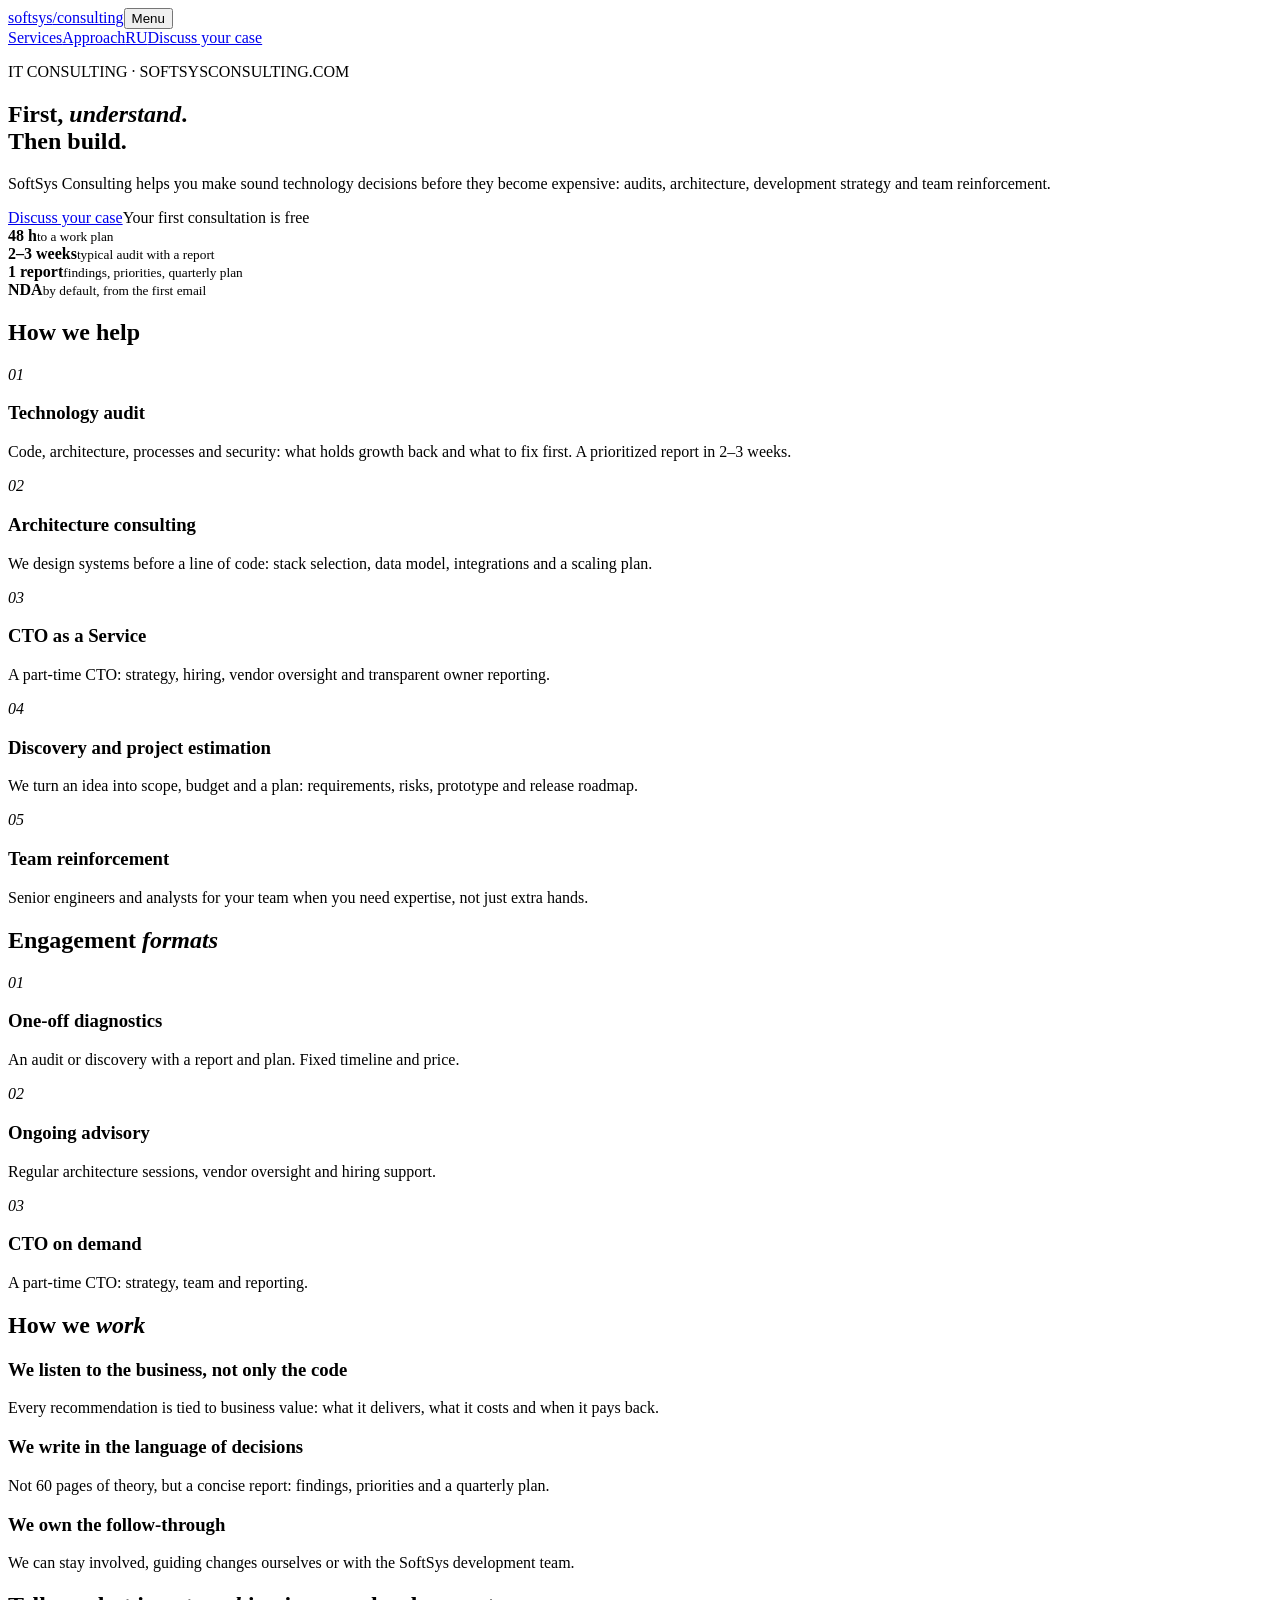
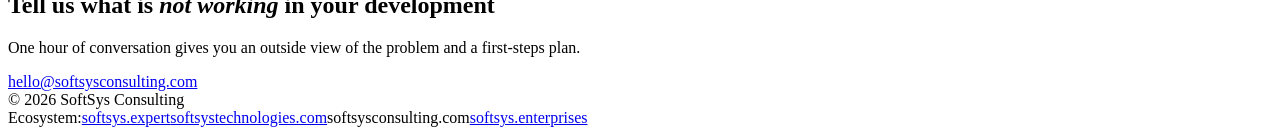
==== en/index.html @ 307e2cb9 "Publish prerendered website" ====
<!doctype html>
<html lang="en">
<head>
<meta charset="UTF-8">
<meta name="viewport" content="width=device-width,initial-scale=1">
<link rel="icon" type="image/svg+xml" href="/softsys-consulting-site/favicon.svg">
<!--seo:start-->
<title>IT consulting, audits &amp; architecture — SoftSys Consulting</title>
<meta name="description" content="Technology audits, architecture consulting, CTO as a Service and project discovery. Make informed technology decisions and plan your next steps.">
<meta name="robots" content="index,follow,max-image-preview:large">
<link rel="canonical" href="https://softsysconsulting.com/en/">
<link rel="alternate" hreflang="ru" href="https://softsysconsulting.com/">
<link rel="alternate" hreflang="en" href="https://softsysconsulting.com/en/">
<link rel="alternate" hreflang="x-default" href="https://softsysconsulting.com/">
<meta name="theme-color" content="#FCFBF8">
<meta property="og:type" content="website">
<meta property="og:site_name" content="SoftSys Consulting">
<meta property="og:title" content="IT consulting, audits &amp; architecture — SoftSys Consulting">
<meta property="og:description" content="Technology audits, architecture consulting, CTO as a Service and project discovery. Make informed technology decisions and plan your next steps.">
<meta property="og:url" content="https://softsysconsulting.com/en/">
<meta property="og:locale" content="en_US">
<meta property="og:image" content="https://softsysconsulting.com/og-image.png">
<meta property="og:image:width" content="1200">
<meta property="og:image:height" content="630">
<meta property="og:image:alt" content="SoftSys Consulting">
<meta name="twitter:card" content="summary_large_image">
<meta name="twitter:title" content="IT consulting, audits &amp; architecture — SoftSys Consulting">
<meta name="twitter:description" content="Technology audits, architecture consulting, CTO as a Service and project discovery. Make informed technology decisions and plan your next steps.">
<meta name="twitter:image" content="https://softsysconsulting.com/og-image.png">
<script type="application/ld+json">{"@context":"https://schema.org","@graph":[{"@type":"Organization","@id":"https://softsysconsulting.com/#organization","name":"SoftSys Consulting","url":"https://softsysconsulting.com/","email":"hello@softsysconsulting.com"},{"@type":"WebSite","@id":"https://softsysconsulting.com/#website","name":"SoftSys Consulting","url":"https://softsysconsulting.com/","inLanguage":["ru","en"],"publisher":{"@id":"https://softsysconsulting.com/#organization"}},{"@type":"WebPage","@id":"https://softsysconsulting.com/en/","url":"https://softsysconsulting.com/en/","name":"IT consulting, audits & architecture — SoftSys Consulting","description":"Technology audits, architecture consulting, CTO as a Service and project discovery. Make informed technology decisions and plan your next steps.","inLanguage":"en","isPartOf":{"@id":"https://softsysconsulting.com/#website"},"about":{"@id":"https://softsysconsulting.com/#organization"}}]}</script><!--seo:end-->
  <script type="module" crossorigin src="/softsys-consulting-site/assets/index-Boy4Q77q.js"></script>
  <link rel="stylesheet" crossorigin href="/softsys-consulting-site/assets/index-CzoO1XtQ.css">
</head>
<body>
<div id="app"><!--[--><header class="site-header"><nav class="nav shell" aria-label="Main navigation"><a class="brand" href="#top">softsys<span>/consulting</span></a><button class="menu-toggle" type="button" aria-expanded="false" aria-controls="primary-menu"><span class="sr-only">Menu</span><span></span><span></span></button><div id="primary-menu" class="nav-links"><a href="#services">Services</a><a href="#approach">Approach</a><a class="lang-link" href="../" hreflang="ru">RU</a><a class="nav-cta" href="#contact">Discuss your case</a></div></nav></header><main id="top"><section class="hero shell"><p class="eyebrow">IT CONSULTING · SOFTSYSCONSULTING.COM</p><h1>First, <em>understand</em>.<br>Then build.</h1><p class="lead">SoftSys Consulting helps you make sound technology decisions before they become expensive: audits, architecture, development strategy and team reinforcement.</p><div class="hero-actions"><a class="button dark" href="#contact">Discuss your case</a><span>Your first consultation is free</span></div><div class="stats"><div><b>48 h</b><small>to a work plan</small></div><div><b>2–3 weeks</b><small>typical audit with a report</small></div><div><b>1 report</b><small>findings, priorities, quarterly plan</small></div><div><b>NDA</b><small>by default, from the first email</small></div></div></section><section id="services" class="shell section"><h2>How we help</h2><div class="service-list"><!--[--><article class="service"><em>01</em><h3>Technology audit</h3><p>Code, architecture, processes and security: what holds growth back and what to fix first. A prioritized report in 2–3 weeks.</p></article><article class="service"><em>02</em><h3>Architecture consulting</h3><p>We design systems before a line of code: stack selection, data model, integrations and a scaling plan.</p></article><article class="service"><em>03</em><h3>CTO as a Service</h3><p>A part-time CTO: strategy, hiring, vendor oversight and transparent owner reporting.</p></article><article class="service"><em>04</em><h3>Discovery and project estimation</h3><p>We turn an idea into scope, budget and a plan: requirements, risks, prototype and release roadmap.</p></article><article class="service"><em>05</em><h3>Team reinforcement</h3><p>Senior engineers and analysts for your team when you need expertise, not just extra hands.</p></article><!--]--></div></section><section class="shell section"><h2>Engagement <em>formats</em></h2><div class="format-grid"><!--[--><article><em>01</em><h3>One-off diagnostics</h3><p>An audit or discovery with a report and plan. Fixed timeline and price.</p></article><article><em>02</em><h3>Ongoing advisory</h3><p>Regular architecture sessions, vendor oversight and hiring support.</p></article><article><em>03</em><h3>CTO on demand</h3><p>A part-time CTO: strategy, team and reporting.</p></article><!--]--></div></section><section id="approach" class="shell section approach"><h2>How we <em>work</em></h2><div><!--[--><article class="approach-item"><h3>We listen to the business, not only the code</h3><p>Every recommendation is tied to business value: what it delivers, what it costs and when it pays back.</p></article><article class="approach-item"><h3>We write in the language of decisions</h3><p>Not 60 pages of theory, but a concise report: findings, priorities and a quarterly plan.</p></article><article class="approach-item"><h3>We own the follow-through</h3><p>We can stay involved, guiding changes ourselves or with the SoftSys development team.</p></article><!--]--></div></section><section id="contact" class="shell contact"><div class="contact-box"><h2>Tell us what is <em>not working</em> in your development</h2><p>One hour of conversation gives you an outside view of the problem and a first-steps plan.</p><a class="button mail" href="mailto:hello@softsysconsulting.com">hello@softsysconsulting.com</a></div><footer><span>© 2026 SoftSys Consulting</span><div><span>Ecosystem:</span><a href="https://softsys.expert">softsys.expert</a><a href="https://softsystechnologies.com">softsystechnologies.com</a><span class="current">softsysconsulting.com</span><a href="https://softsys.enterprises">softsys.enterprises</a></div></footer></section></main><!--]--></div>
</body>
</html>
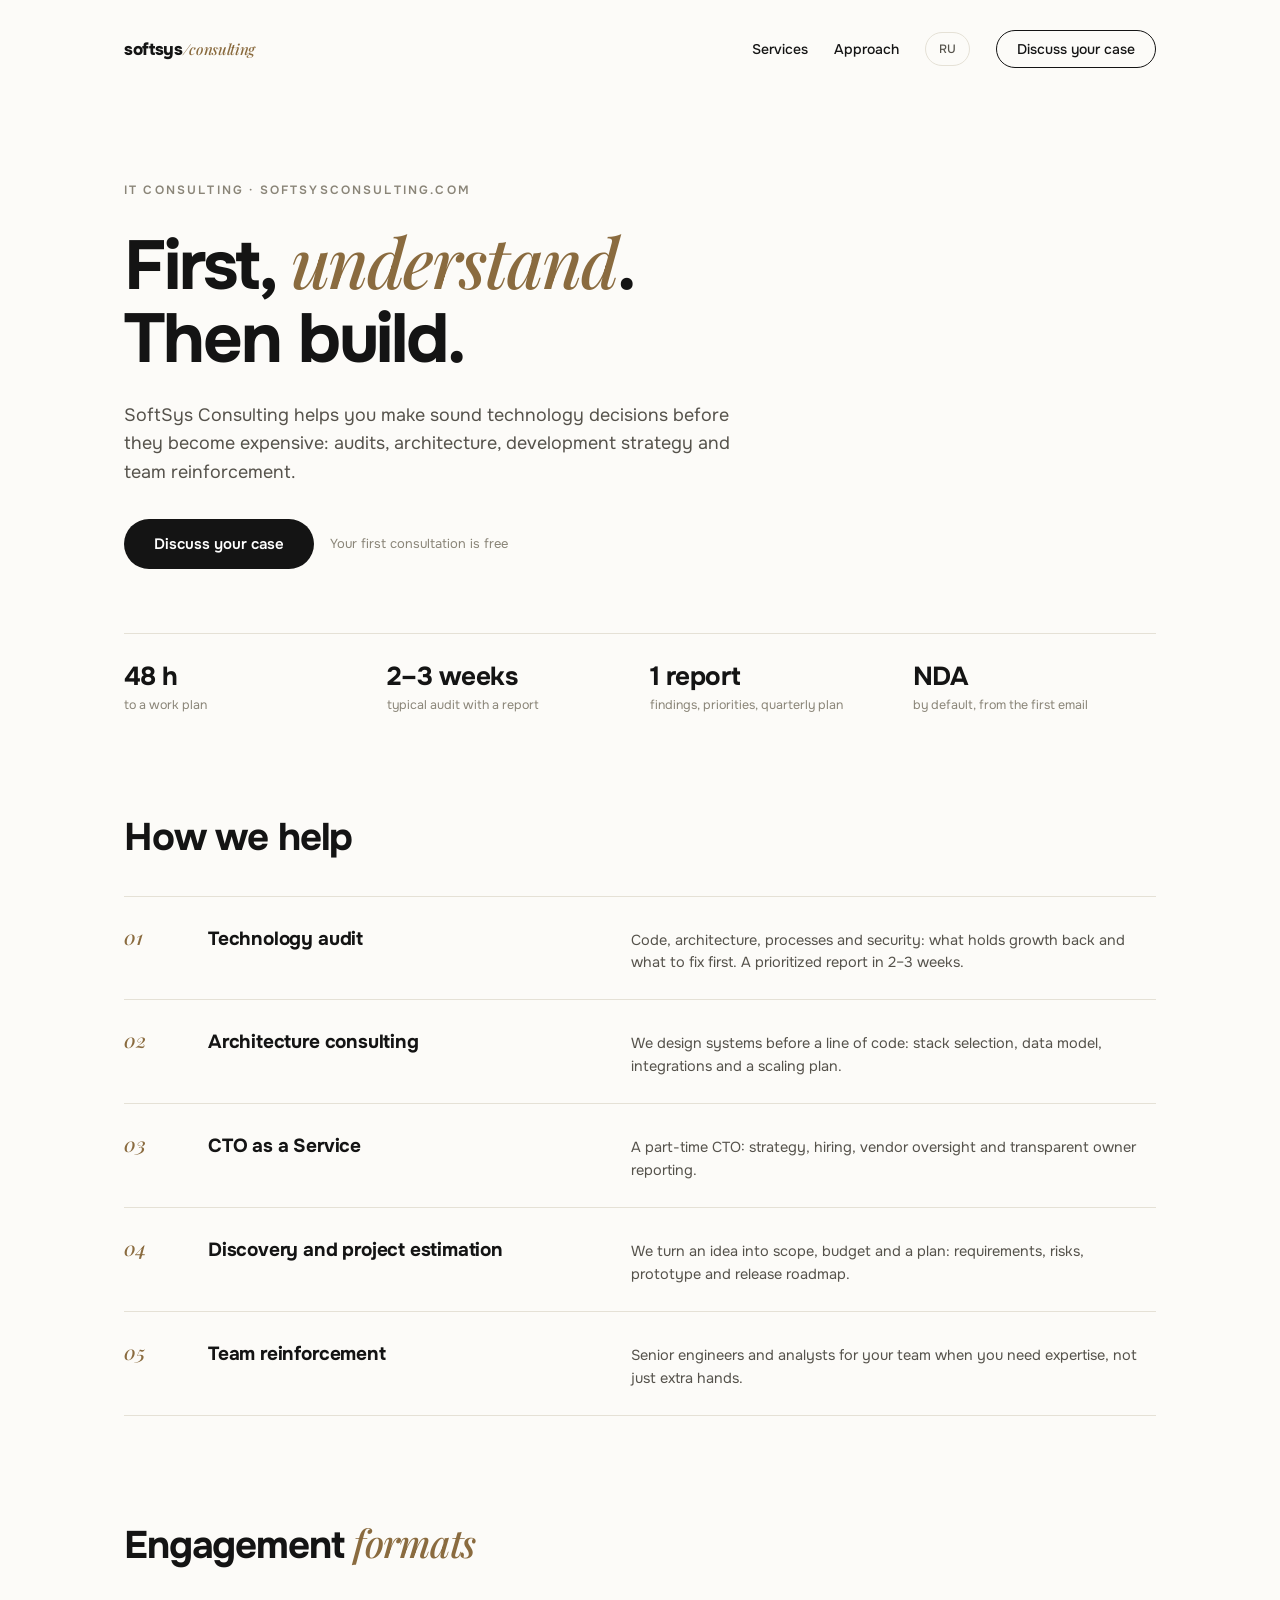
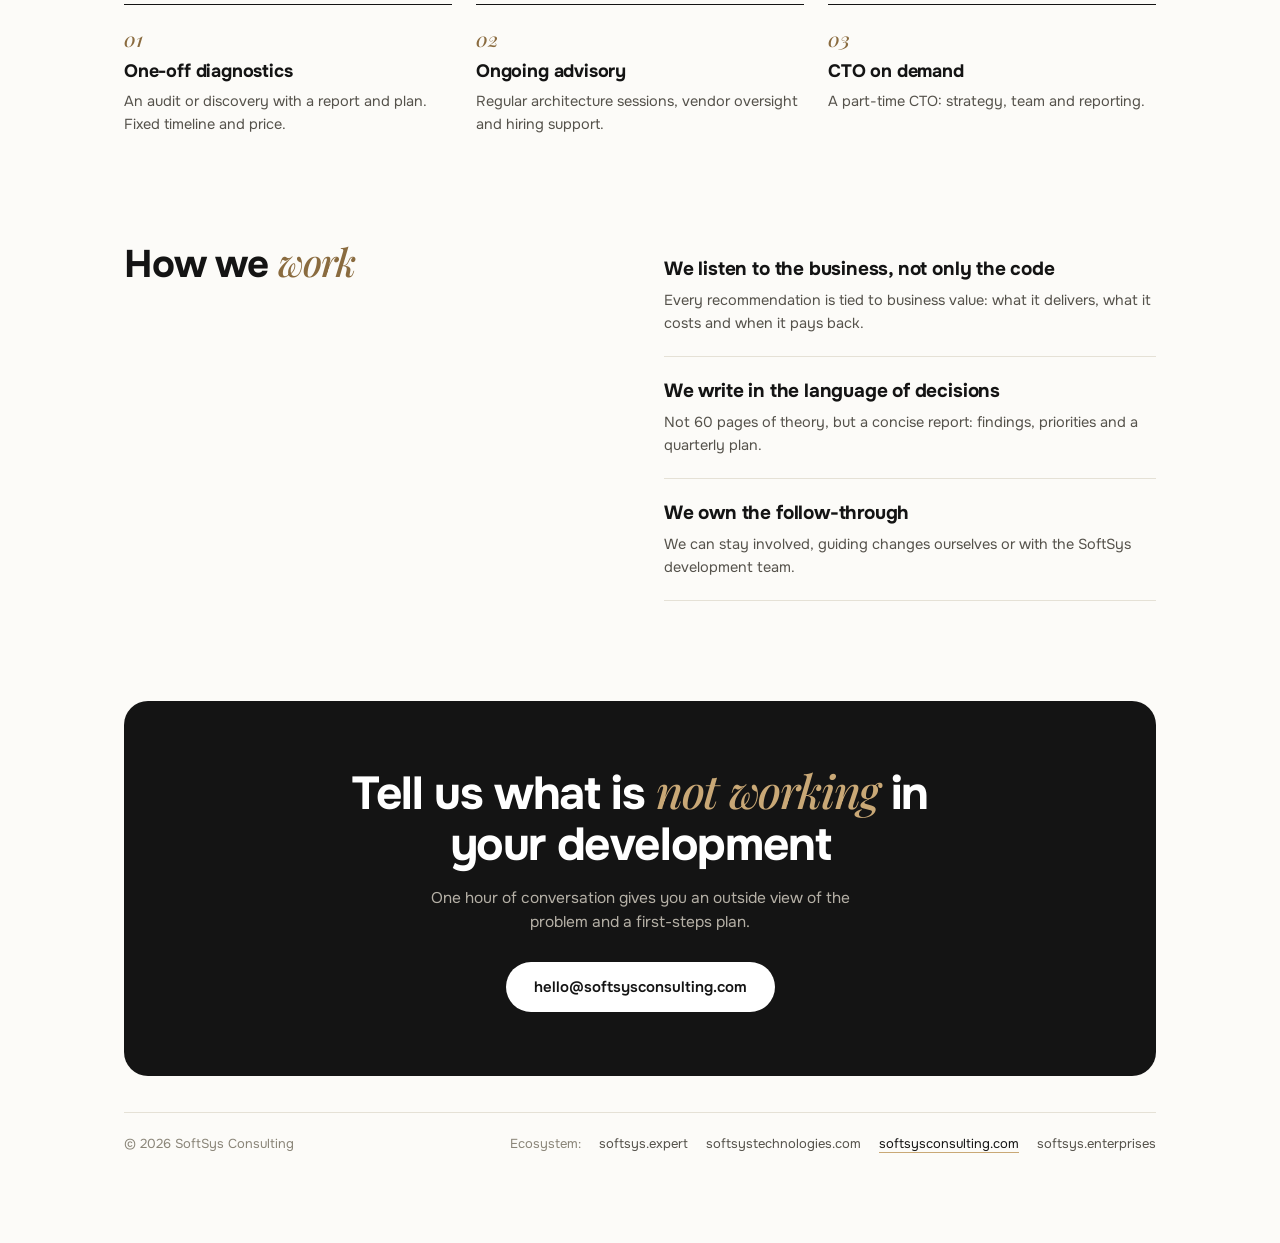
==== commit 9751d6c2: "Configure custom domain softsysconsulting.com" ====
--- a/en/index.html
+++ b/en/index.html
@@ -3,7 +3,7 @@
 <head>
 <meta charset="UTF-8">
 <meta name="viewport" content="width=device-width,initial-scale=1">
-<link rel="icon" type="image/svg+xml" href="/softsys-consulting-site/favicon.svg">
+<link rel="icon" type="image/svg+xml" href="/favicon.svg">
 <!--seo:start-->
 <title>IT consulting, audits &amp; architecture — SoftSys Consulting</title>
 <meta name="description" content="Technology audits, architecture consulting, CTO as a Service and project discovery. Make informed technology decisions and plan your next steps.">
@@ -28,8 +28,8 @@
 <meta name="twitter:description" content="Technology audits, architecture consulting, CTO as a Service and project discovery. Make informed technology decisions and plan your next steps.">
 <meta name="twitter:image" content="https://softsysconsulting.com/og-image.png">
 <script type="application/ld+json">{"@context":"https://schema.org","@graph":[{"@type":"Organization","@id":"https://softsysconsulting.com/#organization","name":"SoftSys Consulting","url":"https://softsysconsulting.com/","email":"hello@softsysconsulting.com"},{"@type":"WebSite","@id":"https://softsysconsulting.com/#website","name":"SoftSys Consulting","url":"https://softsysconsulting.com/","inLanguage":["ru","en"],"publisher":{"@id":"https://softsysconsulting.com/#organization"}},{"@type":"WebPage","@id":"https://softsysconsulting.com/en/","url":"https://softsysconsulting.com/en/","name":"IT consulting, audits & architecture — SoftSys Consulting","description":"Technology audits, architecture consulting, CTO as a Service and project discovery. Make informed technology decisions and plan your next steps.","inLanguage":"en","isPartOf":{"@id":"https://softsysconsulting.com/#website"},"about":{"@id":"https://softsysconsulting.com/#organization"}}]}</script><!--seo:end-->
-  <script type="module" crossorigin src="/softsys-consulting-site/assets/index-Boy4Q77q.js"></script>
-  <link rel="stylesheet" crossorigin href="/softsys-consulting-site/assets/index-CzoO1XtQ.css">
+  <script type="module" crossorigin src="/assets/index-trp3ddry.js"></script>
+  <link rel="stylesheet" crossorigin href="/assets/index-DhU2FG6l.css">
 </head>
 <body>
 <div id="app"><!--[--><header class="site-header"><nav class="nav shell" aria-label="Main navigation"><a class="brand" href="#top">softsys<span>/consulting</span></a><button class="menu-toggle" type="button" aria-expanded="false" aria-controls="primary-menu"><span class="sr-only">Menu</span><span></span><span></span></button><div id="primary-menu" class="nav-links"><a href="#services">Services</a><a href="#approach">Approach</a><a class="lang-link" href="../" hreflang="ru">RU</a><a class="nav-cta" href="#contact">Discuss your case</a></div></nav></header><main id="top"><section class="hero shell"><p class="eyebrow">IT CONSULTING · SOFTSYSCONSULTING.COM</p><h1>First, <em>understand</em>.<br>Then build.</h1><p class="lead">SoftSys Consulting helps you make sound technology decisions before they become expensive: audits, architecture, development strategy and team reinforcement.</p><div class="hero-actions"><a class="button dark" href="#contact">Discuss your case</a><span>Your first consultation is free</span></div><div class="stats"><div><b>48 h</b><small>to a work plan</small></div><div><b>2–3 weeks</b><small>typical audit with a report</small></div><div><b>1 report</b><small>findings, priorities, quarterly plan</small></div><div><b>NDA</b><small>by default, from the first email</small></div></div></section><section id="services" class="shell section"><h2>How we help</h2><div class="service-list"><!--[--><article class="service"><em>01</em><h3>Technology audit</h3><p>Code, architecture, processes and security: what holds growth back and what to fix first. A prioritized report in 2–3 weeks.</p></article><article class="service"><em>02</em><h3>Architecture consulting</h3><p>We design systems before a line of code: stack selection, data model, integrations and a scaling plan.</p></article><article class="service"><em>03</em><h3>CTO as a Service</h3><p>A part-time CTO: strategy, hiring, vendor oversight and transparent owner reporting.</p></article><article class="service"><em>04</em><h3>Discovery and project estimation</h3><p>We turn an idea into scope, budget and a plan: requirements, risks, prototype and release roadmap.</p></article><article class="service"><em>05</em><h3>Team reinforcement</h3><p>Senior engineers and analysts for your team when you need expertise, not just extra hands.</p></article><!--]--></div></section><section class="shell section"><h2>Engagement <em>formats</em></h2><div class="format-grid"><!--[--><article><em>01</em><h3>One-off diagnostics</h3><p>An audit or discovery with a report and plan. Fixed timeline and price.</p></article><article><em>02</em><h3>Ongoing advisory</h3><p>Regular architecture sessions, vendor oversight and hiring support.</p></article><article><em>03</em><h3>CTO on demand</h3><p>A part-time CTO: strategy, team and reporting.</p></article><!--]--></div></section><section id="approach" class="shell section approach"><h2>How we <em>work</em></h2><div><!--[--><article class="approach-item"><h3>We listen to the business, not only the code</h3><p>Every recommendation is tied to business value: what it delivers, what it costs and when it pays back.</p></article><article class="approach-item"><h3>We write in the language of decisions</h3><p>Not 60 pages of theory, but a concise report: findings, priorities and a quarterly plan.</p></article><article class="approach-item"><h3>We own the follow-through</h3><p>We can stay involved, guiding changes ourselves or with the SoftSys development team.</p></article><!--]--></div></section><section id="contact" class="shell contact"><div class="contact-box"><h2>Tell us what is <em>not working</em> in your development</h2><p>One hour of conversation gives you an outside view of the problem and a first-steps plan.</p><a class="button mail" href="mailto:hello@softsysconsulting.com">hello@softsysconsulting.com</a></div><footer><span>© 2026 SoftSys Consulting</span><div><span>Ecosystem:</span><a href="https://softsys.expert">softsys.expert</a><a href="https://softsystechnologies.com">softsystechnologies.com</a><span class="current">softsysconsulting.com</span><a href="https://softsys.enterprises">softsys.enterprises</a></div></footer></section></main><!--]--></div>
--- a/assets/index-DhU2FG6l.css
+++ b/assets/index-DhU2FG6l.css
@@ -0,0 +1 @@
+@font-face{font-family:Onest Variable;font-style:normal;font-display:swap;font-weight:100 900;src:url(/assets/onest-cyrillic-ext-wght-normal-DOFToQv1.woff2)format("woff2-variations");unicode-range:U+460-52F,U+1C80-1C8A,U+20B4,U+2DE0-2DFF,U+A640-A69F,U+FE2E-FE2F}@font-face{font-family:Onest Variable;font-style:normal;font-display:swap;font-weight:100 900;src:url(/assets/onest-cyrillic-wght-normal-DayYxulF.woff2)format("woff2-variations");unicode-range:U+301,U+400-45F,U+490-491,U+4B0-4B1,U+2116}@font-face{font-family:Onest Variable;font-style:normal;font-display:swap;font-weight:100 900;src:url(/assets/onest-math-wght-normal-Bl4ZGkZl.woff2)format("woff2-variations");unicode-range:U+302-303,U+305,U+307-308,U+310,U+312,U+315,U+31A,U+326-327,U+32C,U+32F-330,U+332-333,U+338,U+33A,U+346,U+34D,U+391-3A1,U+3A3-3A9,U+3B1-3C9,U+3D1,U+3D5-3D6,U+3F0-3F1,U+3F4-3F5,U+2016-2017,U+2034-2038,U+203C,U+2040,U+2043,U+2047,U+2050,U+2057,U+205F,U+2070-2071,U+2074-208E,U+2090-209C,U+20D0-20DC,U+20E1,U+20E5-20EF,U+2100-2112,U+2114-2115,U+2117-2121,U+2123-214F,U+2190,U+2192,U+2194-21AE,U+21B0-21E5,U+21F1-21F2,U+21F4-2211,U+2213-2214,U+2216-22FF,U+2308-230B,U+2310,U+2319,U+231C-2321,U+2336-237A,U+237C,U+2395,U+239B-23B7,U+23D0,U+23DC-23E1,U+2474-2475,U+25AF,U+25B3,U+25B7,U+25BD,U+25C1,U+25CA,U+25CC,U+25FB,U+266D-266F,U+27C0-27FF,U+2900-2AFF,U+2B0E-2B11,U+2B30-2B4C,U+2BFE,U+3030,U+FF5B,U+FF5D,U+1D400-1D7FF,U+1EE??}@font-face{font-family:Onest Variable;font-style:normal;font-display:swap;font-weight:100 900;src:url(/assets/onest-symbols-wght-normal-DxQzqQfC.woff2)format("woff2-variations");unicode-range:U+1-C,U+E-1F,U+7F-9F,U+20DD-20E0,U+20E2-20E4,U+2150-218F,U+2190,U+2192,U+2194-2199,U+21AF,U+21E6-21F0,U+21F3,U+2218-2219,U+2299,U+22C4-22C6,U+2300-243F,U+2440-244A,U+2460-24FF,U+25A0-27BF,U+28??,U+2921-2922,U+2981,U+29BF,U+29EB,U+2B??,U+4DC0-4DFF,U+FFF9-FFFB,U+10140-1018E,U+10190-1019C,U+101A0,U+101D0-101FD,U+102E0-102FB,U+10E60-10E7E,U+1D2C0-1D2D3,U+1D2E0-1D37F,U+1F0??,U+1F100-1F1AD,U+1F1E6-1F1FF,U+1F30D-1F30F,U+1F315,U+1F31C,U+1F31E,U+1F320-1F32C,U+1F336,U+1F378,U+1F37D,U+1F382,U+1F393-1F39F,U+1F3A7-1F3A8,U+1F3AC-1F3AF,U+1F3C2,U+1F3C4-1F3C6,U+1F3CA-1F3CE,U+1F3D4-1F3E0,U+1F3ED,U+1F3F1-1F3F3,U+1F3F5-1F3F7,U+1F408,U+1F415,U+1F41F,U+1F426,U+1F43F,U+1F441-1F442,U+1F444,U+1F446-1F449,U+1F44C-1F44E,U+1F453,U+1F46A,U+1F47D,U+1F4A3,U+1F4B0,U+1F4B3,U+1F4B9,U+1F4BB,U+1F4BF,U+1F4C8-1F4CB,U+1F4D6,U+1F4DA,U+1F4DF,U+1F4E3-1F4E6,U+1F4EA-1F4ED,U+1F4F7,U+1F4F9-1F4FB,U+1F4FD-1F4FE,U+1F503,U+1F507-1F50B,U+1F50D,U+1F512-1F513,U+1F53E-1F54A,U+1F54F-1F5FA,U+1F610,U+1F650-1F67F,U+1F687,U+1F68D,U+1F691,U+1F694,U+1F698,U+1F6AD,U+1F6B2,U+1F6B9-1F6BA,U+1F6BC,U+1F6C6-1F6CF,U+1F6D3-1F6D7,U+1F6E0-1F6EA,U+1F6F0-1F6F3,U+1F6F7-1F6FC,U+1F7??,U+1F800-1F80B,U+1F810-1F847,U+1F850-1F859,U+1F860-1F887,U+1F890-1F8AD,U+1F8B0-1F8BB,U+1F8C0-1F8C1,U+1F900-1F90B,U+1F93B,U+1F946,U+1F984,U+1F996,U+1F9E9,U+1FA00-1FA6F,U+1FA70-1FA7C,U+1FA80-1FA89,U+1FA8F-1FAC6,U+1FACE-1FADC,U+1FADF-1FAE9,U+1FAF0-1FAF8,U+1FB??}@font-face{font-family:Onest Variable;font-style:normal;font-display:swap;font-weight:100 900;src:url(/assets/onest-vietnamese-wght-normal-BBxOatbv.woff2)format("woff2-variations");unicode-range:U+102-103,U+110-111,U+128-129,U+168-169,U+1A0-1A1,U+1AF-1B0,U+300-301,U+303-304,U+308-309,U+323,U+329,U+1EA0-1EF9,U+20AB}@font-face{font-family:Onest Variable;font-style:normal;font-display:swap;font-weight:100 900;src:url(/assets/onest-latin-ext-wght-normal-QAhDxQuo.woff2)format("woff2-variations");unicode-range:U+100-2BA,U+2BD-2C5,U+2C7-2CC,U+2CE-2D7,U+2DD-2FF,U+304,U+308,U+329,U+1D00-1DBF,U+1E00-1E9F,U+1EF2-1EFF,U+2020,U+20A0-20AB,U+20AD-20C0,U+2113,U+2C60-2C7F,U+A720-A7FF}@font-face{font-family:Onest Variable;font-style:normal;font-display:swap;font-weight:100 900;src:url(/assets/onest-latin-wght-normal-Dun_Rd-l.woff2)format("woff2-variations");unicode-range:U+??,U+131,U+152-153,U+2BB-2BC,U+2C6,U+2DA,U+2DC,U+304,U+308,U+329,U+2000-206F,U+20AC,U+2122,U+2191,U+2193,U+2212,U+2215,U+FEFF,U+FFFD}@font-face{font-family:Playfair Display Variable;font-style:normal;font-display:swap;font-weight:400 900;src:url(/assets/playfair-display-cyrillic-wght-normal-5WvUvBgz.woff2)format("woff2-variations");unicode-range:U+301,U+400-45F,U+490-491,U+4B0-4B1,U+2116}@font-face{font-family:Playfair Display Variable;font-style:normal;font-display:swap;font-weight:400 900;src:url(/assets/playfair-display-vietnamese-wght-normal-Cabi7G8-.woff2)format("woff2-variations");unicode-range:U+102-103,U+110-111,U+128-129,U+168-169,U+1A0-1A1,U+1AF-1B0,U+300-301,U+303-304,U+308-309,U+323,U+329,U+1EA0-1EF9,U+20AB}@font-face{font-family:Playfair Display Variable;font-style:normal;font-display:swap;font-weight:400 900;src:url(/assets/playfair-display-latin-ext-wght-normal-CT1r92Rl.woff2)format("woff2-variations");unicode-range:U+100-2BA,U+2BD-2C5,U+2C7-2CC,U+2CE-2D7,U+2DD-2FF,U+304,U+308,U+329,U+1D00-1DBF,U+1E00-1E9F,U+1EF2-1EFF,U+2020,U+20A0-20AB,U+20AD-20C0,U+2113,U+2C60-2C7F,U+A720-A7FF}@font-face{font-family:Playfair Display Variable;font-style:normal;font-display:swap;font-weight:400 900;src:url(/assets/playfair-display-latin-wght-normal-BOwq7MWX.woff2)format("woff2-variations");unicode-range:U+??,U+131,U+152-153,U+2BB-2BC,U+2C6,U+2DA,U+2DC,U+304,U+308,U+329,U+2000-206F,U+20AC,U+2122,U+2191,U+2193,U+2212,U+2215,U+FEFF,U+FFFD}@font-face{font-family:Playfair Display Variable;font-style:italic;font-display:swap;font-weight:400 900;src:url(/assets/playfair-display-cyrillic-wght-italic-D5dBZ3aJ.woff2)format("woff2-variations");unicode-range:U+301,U+400-45F,U+490-491,U+4B0-4B1,U+2116}@font-face{font-family:Playfair Display Variable;font-style:italic;font-display:swap;font-weight:400 900;src:url(/assets/playfair-display-vietnamese-wght-italic-DUEcMSM3.woff2)format("woff2-variations");unicode-range:U+102-103,U+110-111,U+128-129,U+168-169,U+1A0-1A1,U+1AF-1B0,U+300-301,U+303-304,U+308-309,U+323,U+329,U+1EA0-1EF9,U+20AB}@font-face{font-family:Playfair Display Variable;font-style:italic;font-display:swap;font-weight:400 900;src:url(/assets/playfair-display-latin-ext-wght-italic-ze_cPdSg.woff2)format("woff2-variations");unicode-range:U+100-2BA,U+2BD-2C5,U+2C7-2CC,U+2CE-2D7,U+2DD-2FF,U+304,U+308,U+329,U+1D00-1DBF,U+1E00-1E9F,U+1EF2-1EFF,U+2020,U+20A0-20AB,U+20AD-20C0,U+2113,U+2C60-2C7F,U+A720-A7FF}@font-face{font-family:Playfair Display Variable;font-style:italic;font-display:swap;font-weight:400 900;src:url(/assets/playfair-display-latin-wght-italic-DmbndNpe.woff2)format("woff2-variations");unicode-range:U+??,U+131,U+152-153,U+2BB-2BC,U+2C6,U+2DA,U+2DC,U+304,U+308,U+329,U+2000-206F,U+20AC,U+2122,U+2191,U+2193,U+2212,U+2215,U+FEFF,U+FFFD}:root{color:#141414;font-synthesis:none;background:#fcfbf8;font-family:Onest Variable,Arial,sans-serif}*{box-sizing:border-box}html{scroll-behavior:smooth}body{min-width:320px;margin:0}a{color:inherit;text-decoration:none}a:hover{color:#8a6b3f}a:focus-visible{outline-offset:4px;outline:3px solid #8a6b3f}button:focus-visible{outline-offset:4px;outline:3px solid #8a6b3f}.shell{width:min(1080px,100%);margin-inline-start:auto;margin-inline-end:auto;padding-inline-start:24px;padding-inline-end:24px}.site-header{padding:30px 0}.nav{justify-content:space-between;align-items:center;gap:20px;display:flex}.brand{letter-spacing:-.02em;font-size:17px;font-weight:800}.brand span,h1 em,h2 em,.service>em,.format-grid em{color:#8a6b3f;font-family:Playfair Display Variable,Georgia,serif;font-style:italic;font-weight:500}.brand span{font-size:15px}.nav-links{align-items:center;gap:26px;font-size:14px;font-weight:500;display:flex}.lang-link{color:#55524b;border:1px solid #e5e1d6;border-radius:99px;padding:8px 13px;font-size:12px}.nav-cta{white-space:nowrap;border:1.5px solid #141414;border-radius:99px;padding:9px 20px}.nav-cta:hover{color:#fff;background:#141414}.menu-toggle{display:none}.hero{padding-top:84px}.eyebrow{color:#8a8578;letter-spacing:.18em;margin:0;font-size:12px;font-weight:600}.hero h1{letter-spacing:-.03em;max-width:20ch;margin:26px 0 0;font-size:clamp(40px,5.4vw,72px);line-height:1.06}.hero h1 em{font-style:italic}.lead{color:#55524b;max-width:52ch;margin:24px 0 0;font-size:clamp(15px,1.4vw,18px);line-height:1.6}.hero-actions{flex-wrap:wrap;align-items:center;gap:16px;margin-top:32px;display:flex}.button{font-size:15px;font-weight:600;display:inline-block}.button.dark{color:#fff;background:#141414;border-radius:99px;padding:15px 30px}.button.dark:hover{background:#8a6b3f}.hero-actions span{color:#8a8578;font-size:13px}.stats{border-top:1px solid #e5e1d6;grid-template-columns:repeat(4,1fr);gap:20px;margin-top:64px;padding-top:26px;display:grid}.stats b{letter-spacing:-.02em;font-size:26px;display:block}.stats small{color:#8a8578;margin-top:4px;font-size:12.5px;display:block}.section{padding-top:100px;scroll-margin-top:24px}h2{letter-spacing:-.03em;margin:0;font-size:clamp(28px,3vw,42px)}h2 em{font-style:italic}.service-list{border-top:1px solid #e5e1d6;margin-top:34px}.service{border-bottom:1px solid #e5e1d6;grid-template-columns:64px 1fr 1.3fr;align-items:baseline;gap:20px;padding:26px 0;display:grid}.service:hover{background:#f7f4ec}.service>em,.format-grid em{font-size:20px}.service h3,.format-grid h3,.approach-item h3{letter-spacing:-.01em;margin:0;font-size:19px}.service p,.format-grid p,.approach-item p{color:#55524b;margin:0;font-size:14.5px;line-height:1.55}.format-grid{grid-template-columns:repeat(3,1fr);gap:24px;margin-top:34px;display:grid}.format-grid article{border-top:1.5px solid #141414;padding-top:20px}.format-grid h3{margin-top:8px;font-size:18px}.format-grid p{margin-top:8px}.approach{grid-template-columns:1fr 1fr;align-items:start;gap:48px;display:grid}.approach>h2{position:sticky;top:30px}.approach-item{border-bottom:1px solid #e5e1d6;padding:22px 0}.approach-item p{margin-top:8px}.contact{padding-top:100px;padding-bottom:90px;scroll-margin-top:24px}.contact-box{color:#fff;text-align:center;background:#141414;border-radius:24px;padding:64px 40px}.contact-box h2{max-width:22ch;margin:auto;font-size:clamp(28px,3.6vw,48px);line-height:1.1}.contact-box h2 em{color:#c9a876}.contact-box p{color:#b5b0a6;max-width:46ch;margin:16px auto 0;font-size:15.5px;line-height:1.55}.mail{color:#141414;overflow-wrap:anywhere;background:#fff;border-radius:99px;margin-top:28px;padding:15px 28px}.mail:hover{color:#141414;background:#c9a876}footer{color:#8a8578;border-top:1px solid #e5e1d6;flex-wrap:wrap;justify-content:space-between;gap:18px;margin-top:36px;padding-top:22px;font-size:13px;display:flex}footer div{flex-wrap:wrap;gap:18px;display:flex}footer a{color:#55524b}.current{color:#141414;border-bottom:1px solid #c9a876}@media (max-width:700px){.site-header{padding:18px 0}.menu-toggle{background:0 0;border:1px solid #e5e1d6;border-radius:50%;gap:5px;width:42px;height:42px;padding:11px;display:grid}.menu-toggle span:not(.sr-only){background:#141414;height:1px;display:block}.nav-links{z-index:2;background:#fcfbf8;border:1px solid #e5e1d6;border-radius:14px;flex-direction:column;align-items:stretch;padding:16px;display:none;position:absolute;top:70px;left:16px;right:16px;box-shadow:0 14px 35px #14141418}.nav-links.open{display:flex}.nav-links a{padding:8px}.nav-cta,.lang-link{text-align:center}.hero{padding-top:56px}.stats{grid-template-columns:repeat(2,1fr);gap:24px 16px;margin-top:48px}.section{padding-top:72px}.service{grid-template-columns:42px 1fr;gap:10px}.service p{grid-column:2}.format-grid,.approach{grid-template-columns:1fr;gap:28px}.approach>h2{position:static}.contact{padding-top:72px;padding-bottom:48px}.contact-box{padding:44px 20px}footer div{gap:10px 14px}}@media (max-width:380px){.shell{padding-inline-start:16px;padding-inline-end:16px}.hero h1{font-size:38px}.stats b{font-size:23px}}@media (prefers-reduced-motion:reduce){html{scroll-behavior:auto}*{transition:none!important;animation:none!important}}.sr-only{clip:rect(0,0,0,0);white-space:nowrap;border:0;width:1px;height:1px;margin:-1px;padding:0;position:absolute;overflow:hidden}@media (max-width:700px){body{overflow-x:hidden}.menu-toggle{z-index:3;flex:none;width:44px;height:44px;position:relative}.menu-toggle span:not(.sr-only){width:18px;height:2px;margin-top:-1px;margin-left:-9px;transition:transform .22s;position:absolute;top:50%;left:50%}.menu-toggle span:nth-of-type(2){transform:translateY(-4px)}.menu-toggle span:nth-of-type(3){transform:translateY(4px)}.menu-toggle[aria-expanded=true] span:nth-of-type(2){transform:rotate(45deg)}.menu-toggle[aria-expanded=true] span:nth-of-type(3){transform:rotate(-45deg)}.nav-links{visibility:hidden;opacity:0;pointer-events:none;transition:visibility 0s linear .22s,opacity .22s,transform .22s;display:flex;transform:translateY(-8px)scale(.98)}.nav-links.open{visibility:visible;opacity:1;pointer-events:auto;transition-delay:0s;transform:none}.nav-links a{opacity:0;min-height:44px;transition:opacity .18s,transform .18s;transform:translateY(-5px)}.nav-links.open a{opacity:1;transform:none}.nav-links.open a:first-child{transition-delay:40ms}.nav-links.open a:nth-child(2){transition-delay:70ms}.nav-links.open a:nth-child(3){transition-delay:.1s}.nav-links.open a:nth-child(4){transition-delay:.13s}}
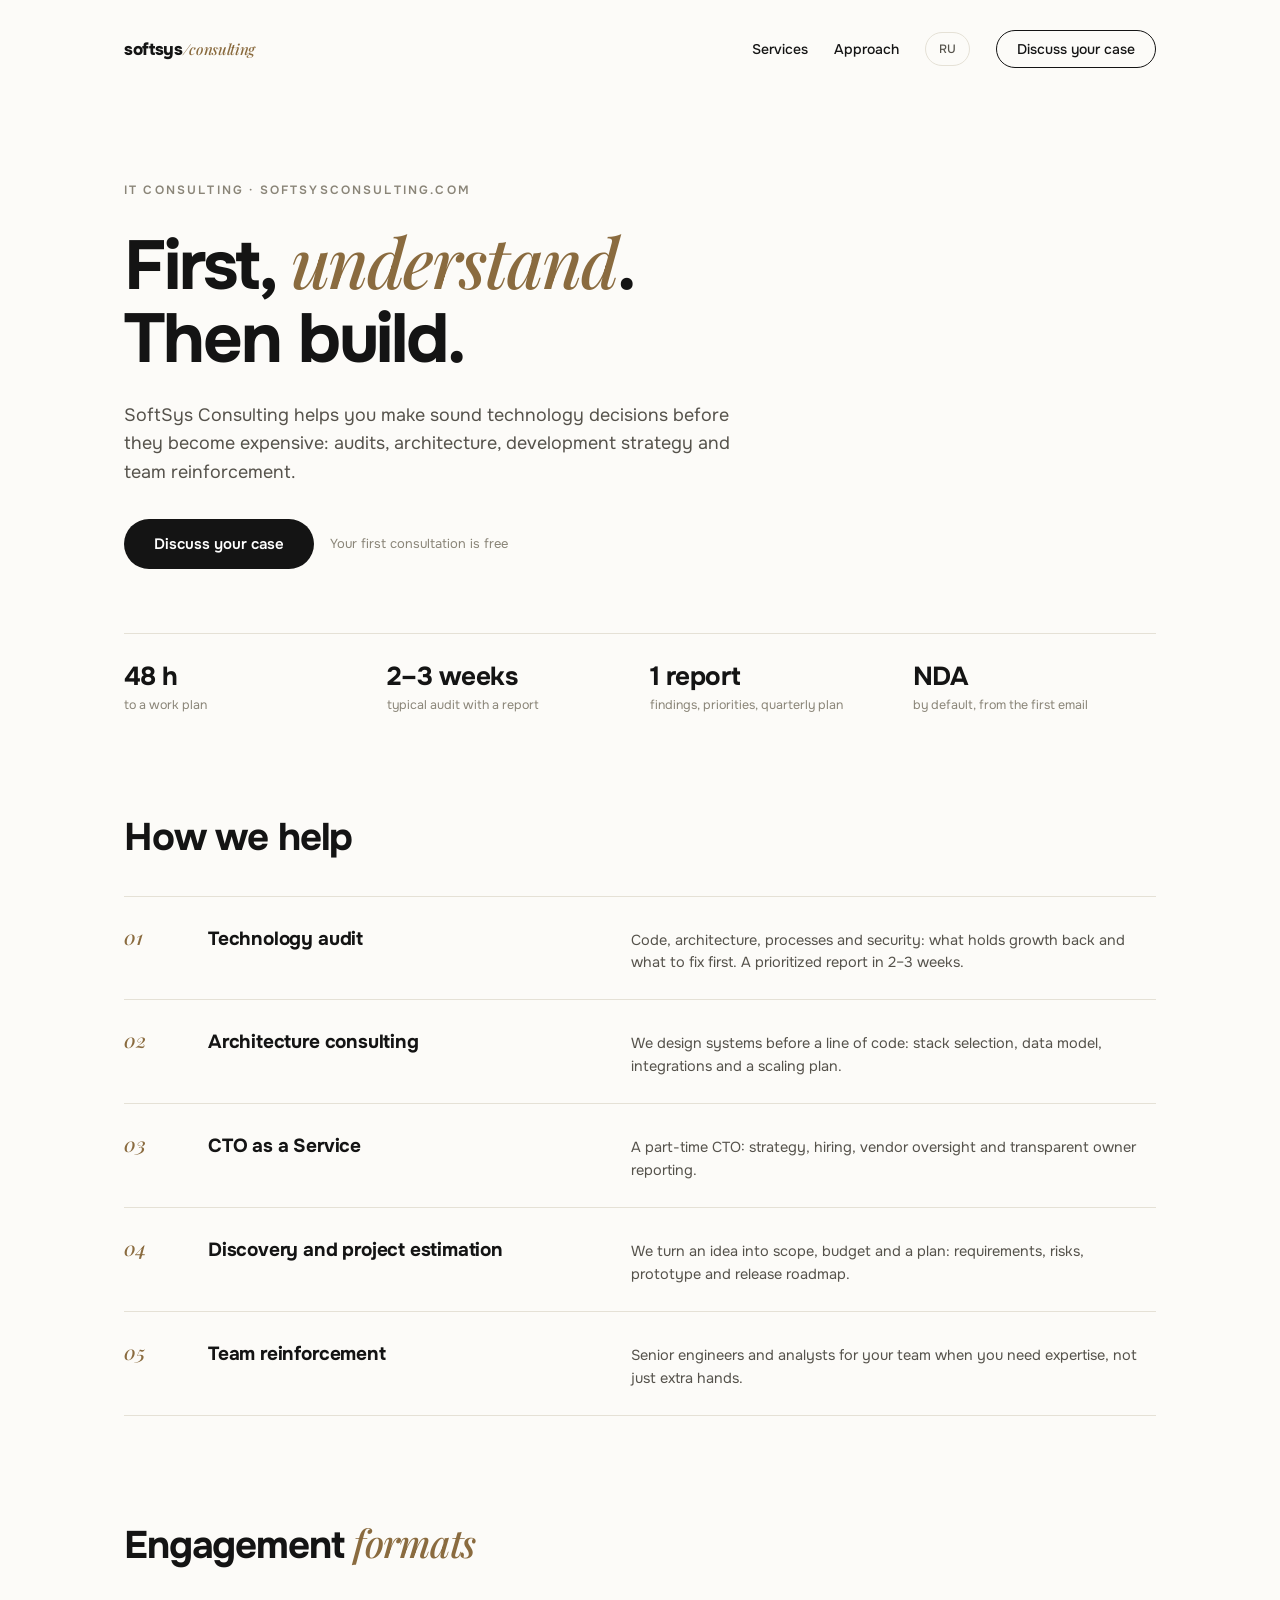
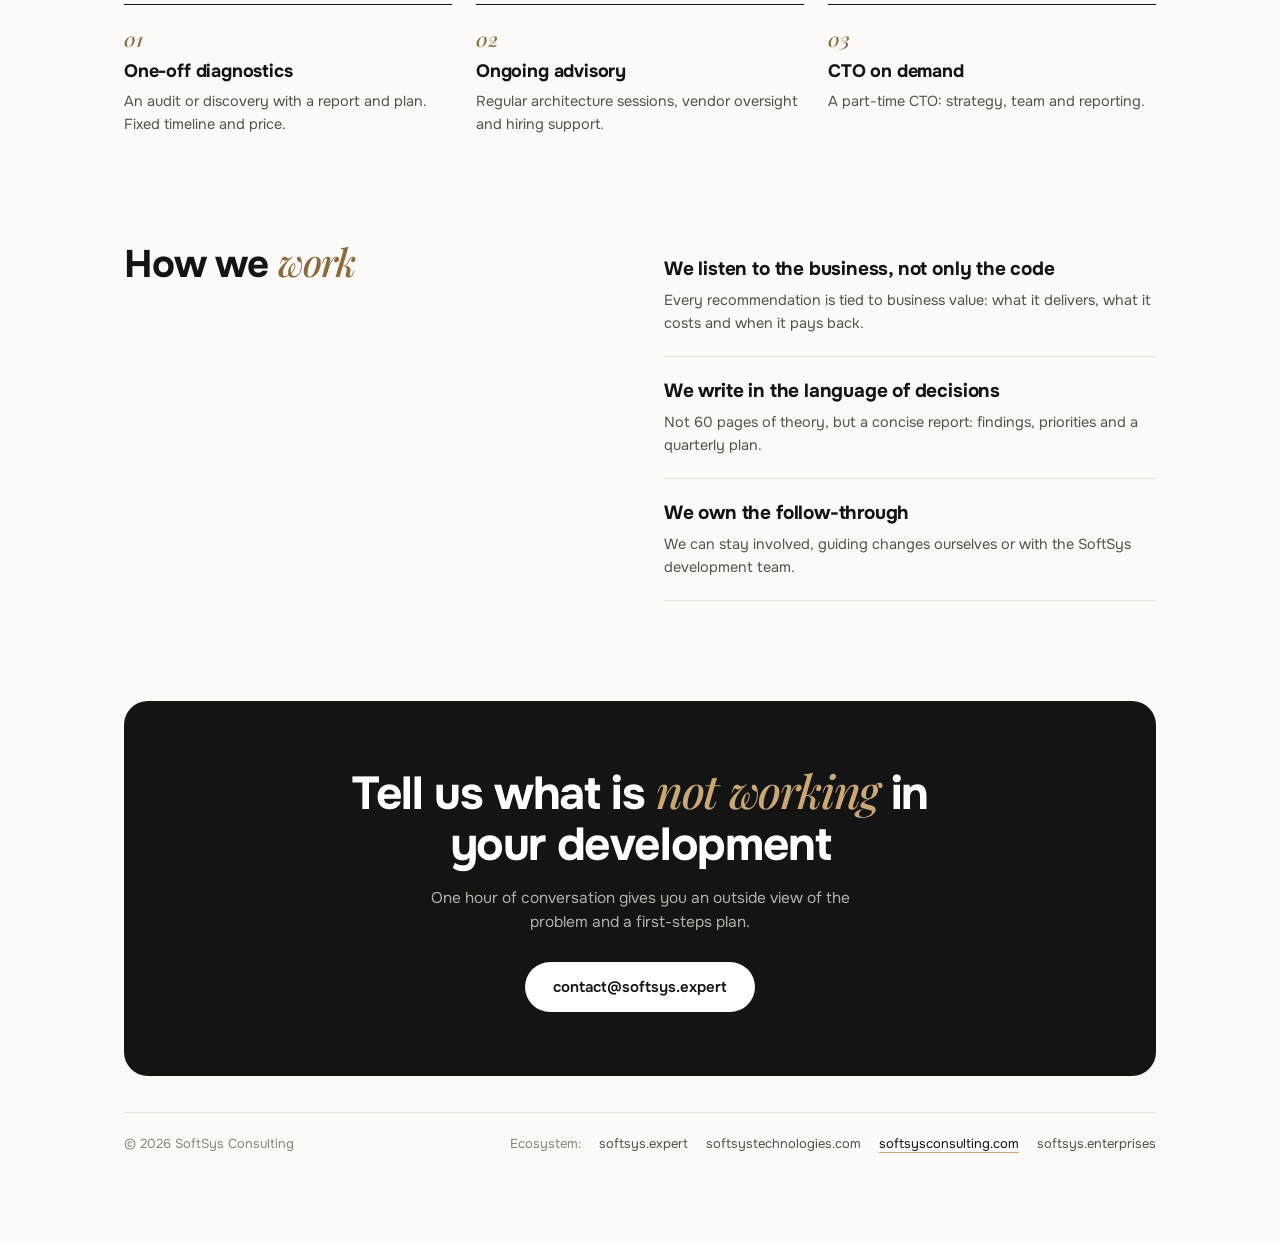
==== commit 2278f405: "Publish shared SoftSys contact mailbox" ====
--- a/en/index.html
+++ b/en/index.html
@@ -27,11 +27,11 @@
 <meta name="twitter:title" content="IT consulting, audits &amp; architecture — SoftSys Consulting">
 <meta name="twitter:description" content="Technology audits, architecture consulting, CTO as a Service and project discovery. Make informed technology decisions and plan your next steps.">
 <meta name="twitter:image" content="https://softsysconsulting.com/og-image.png">
-<script type="application/ld+json">{"@context":"https://schema.org","@graph":[{"@type":"Organization","@id":"https://softsysconsulting.com/#organization","name":"SoftSys Consulting","url":"https://softsysconsulting.com/","email":"hello@softsysconsulting.com"},{"@type":"WebSite","@id":"https://softsysconsulting.com/#website","name":"SoftSys Consulting","url":"https://softsysconsulting.com/","inLanguage":["ru","en"],"publisher":{"@id":"https://softsysconsulting.com/#organization"}},{"@type":"WebPage","@id":"https://softsysconsulting.com/en/","url":"https://softsysconsulting.com/en/","name":"IT consulting, audits & architecture — SoftSys Consulting","description":"Technology audits, architecture consulting, CTO as a Service and project discovery. Make informed technology decisions and plan your next steps.","inLanguage":"en","isPartOf":{"@id":"https://softsysconsulting.com/#website"},"about":{"@id":"https://softsysconsulting.com/#organization"}}]}</script><!--seo:end-->
-  <script type="module" crossorigin src="/assets/index-trp3ddry.js"></script>
+<script type="application/ld+json">{"@context":"https://schema.org","@graph":[{"@type":"Organization","@id":"https://softsysconsulting.com/#organization","name":"SoftSys Consulting","url":"https://softsysconsulting.com/","email":"contact@softsys.expert"},{"@type":"WebSite","@id":"https://softsysconsulting.com/#website","name":"SoftSys Consulting","url":"https://softsysconsulting.com/","inLanguage":["ru","en"],"publisher":{"@id":"https://softsysconsulting.com/#organization"}},{"@type":"WebPage","@id":"https://softsysconsulting.com/en/","url":"https://softsysconsulting.com/en/","name":"IT consulting, audits & architecture — SoftSys Consulting","description":"Technology audits, architecture consulting, CTO as a Service and project discovery. Make informed technology decisions and plan your next steps.","inLanguage":"en","isPartOf":{"@id":"https://softsysconsulting.com/#website"},"about":{"@id":"https://softsysconsulting.com/#organization"}}]}</script><!--seo:end-->
+  <script type="module" crossorigin src="/assets/index-Ozfgfh1S.js"></script>
   <link rel="stylesheet" crossorigin href="/assets/index-DhU2FG6l.css">
 </head>
 <body>
-<div id="app"><!--[--><header class="site-header"><nav class="nav shell" aria-label="Main navigation"><a class="brand" href="#top">softsys<span>/consulting</span></a><button class="menu-toggle" type="button" aria-expanded="false" aria-controls="primary-menu"><span class="sr-only">Menu</span><span></span><span></span></button><div id="primary-menu" class="nav-links"><a href="#services">Services</a><a href="#approach">Approach</a><a class="lang-link" href="../" hreflang="ru">RU</a><a class="nav-cta" href="#contact">Discuss your case</a></div></nav></header><main id="top"><section class="hero shell"><p class="eyebrow">IT CONSULTING · SOFTSYSCONSULTING.COM</p><h1>First, <em>understand</em>.<br>Then build.</h1><p class="lead">SoftSys Consulting helps you make sound technology decisions before they become expensive: audits, architecture, development strategy and team reinforcement.</p><div class="hero-actions"><a class="button dark" href="#contact">Discuss your case</a><span>Your first consultation is free</span></div><div class="stats"><div><b>48 h</b><small>to a work plan</small></div><div><b>2–3 weeks</b><small>typical audit with a report</small></div><div><b>1 report</b><small>findings, priorities, quarterly plan</small></div><div><b>NDA</b><small>by default, from the first email</small></div></div></section><section id="services" class="shell section"><h2>How we help</h2><div class="service-list"><!--[--><article class="service"><em>01</em><h3>Technology audit</h3><p>Code, architecture, processes and security: what holds growth back and what to fix first. A prioritized report in 2–3 weeks.</p></article><article class="service"><em>02</em><h3>Architecture consulting</h3><p>We design systems before a line of code: stack selection, data model, integrations and a scaling plan.</p></article><article class="service"><em>03</em><h3>CTO as a Service</h3><p>A part-time CTO: strategy, hiring, vendor oversight and transparent owner reporting.</p></article><article class="service"><em>04</em><h3>Discovery and project estimation</h3><p>We turn an idea into scope, budget and a plan: requirements, risks, prototype and release roadmap.</p></article><article class="service"><em>05</em><h3>Team reinforcement</h3><p>Senior engineers and analysts for your team when you need expertise, not just extra hands.</p></article><!--]--></div></section><section class="shell section"><h2>Engagement <em>formats</em></h2><div class="format-grid"><!--[--><article><em>01</em><h3>One-off diagnostics</h3><p>An audit or discovery with a report and plan. Fixed timeline and price.</p></article><article><em>02</em><h3>Ongoing advisory</h3><p>Regular architecture sessions, vendor oversight and hiring support.</p></article><article><em>03</em><h3>CTO on demand</h3><p>A part-time CTO: strategy, team and reporting.</p></article><!--]--></div></section><section id="approach" class="shell section approach"><h2>How we <em>work</em></h2><div><!--[--><article class="approach-item"><h3>We listen to the business, not only the code</h3><p>Every recommendation is tied to business value: what it delivers, what it costs and when it pays back.</p></article><article class="approach-item"><h3>We write in the language of decisions</h3><p>Not 60 pages of theory, but a concise report: findings, priorities and a quarterly plan.</p></article><article class="approach-item"><h3>We own the follow-through</h3><p>We can stay involved, guiding changes ourselves or with the SoftSys development team.</p></article><!--]--></div></section><section id="contact" class="shell contact"><div class="contact-box"><h2>Tell us what is <em>not working</em> in your development</h2><p>One hour of conversation gives you an outside view of the problem and a first-steps plan.</p><a class="button mail" href="mailto:hello@softsysconsulting.com">hello@softsysconsulting.com</a></div><footer><span>© 2026 SoftSys Consulting</span><div><span>Ecosystem:</span><a href="https://softsys.expert">softsys.expert</a><a href="https://softsystechnologies.com">softsystechnologies.com</a><span class="current">softsysconsulting.com</span><a href="https://softsys.enterprises">softsys.enterprises</a></div></footer></section></main><!--]--></div>
+<div id="app"><!--[--><header class="site-header"><nav class="nav shell" aria-label="Main navigation"><a class="brand" href="#top">softsys<span>/consulting</span></a><button class="menu-toggle" type="button" aria-expanded="false" aria-controls="primary-menu"><span class="sr-only">Menu</span><span></span><span></span></button><div id="primary-menu" class="nav-links"><a href="#services">Services</a><a href="#approach">Approach</a><a class="lang-link" href="../" hreflang="ru">RU</a><a class="nav-cta" href="#contact">Discuss your case</a></div></nav></header><main id="top"><section class="hero shell"><p class="eyebrow">IT CONSULTING · SOFTSYSCONSULTING.COM</p><h1>First, <em>understand</em>.<br>Then build.</h1><p class="lead">SoftSys Consulting helps you make sound technology decisions before they become expensive: audits, architecture, development strategy and team reinforcement.</p><div class="hero-actions"><a class="button dark" href="#contact">Discuss your case</a><span>Your first consultation is free</span></div><div class="stats"><div><b>48 h</b><small>to a work plan</small></div><div><b>2–3 weeks</b><small>typical audit with a report</small></div><div><b>1 report</b><small>findings, priorities, quarterly plan</small></div><div><b>NDA</b><small>by default, from the first email</small></div></div></section><section id="services" class="shell section"><h2>How we help</h2><div class="service-list"><!--[--><article class="service"><em>01</em><h3>Technology audit</h3><p>Code, architecture, processes and security: what holds growth back and what to fix first. A prioritized report in 2–3 weeks.</p></article><article class="service"><em>02</em><h3>Architecture consulting</h3><p>We design systems before a line of code: stack selection, data model, integrations and a scaling plan.</p></article><article class="service"><em>03</em><h3>CTO as a Service</h3><p>A part-time CTO: strategy, hiring, vendor oversight and transparent owner reporting.</p></article><article class="service"><em>04</em><h3>Discovery and project estimation</h3><p>We turn an idea into scope, budget and a plan: requirements, risks, prototype and release roadmap.</p></article><article class="service"><em>05</em><h3>Team reinforcement</h3><p>Senior engineers and analysts for your team when you need expertise, not just extra hands.</p></article><!--]--></div></section><section class="shell section"><h2>Engagement <em>formats</em></h2><div class="format-grid"><!--[--><article><em>01</em><h3>One-off diagnostics</h3><p>An audit or discovery with a report and plan. Fixed timeline and price.</p></article><article><em>02</em><h3>Ongoing advisory</h3><p>Regular architecture sessions, vendor oversight and hiring support.</p></article><article><em>03</em><h3>CTO on demand</h3><p>A part-time CTO: strategy, team and reporting.</p></article><!--]--></div></section><section id="approach" class="shell section approach"><h2>How we <em>work</em></h2><div><!--[--><article class="approach-item"><h3>We listen to the business, not only the code</h3><p>Every recommendation is tied to business value: what it delivers, what it costs and when it pays back.</p></article><article class="approach-item"><h3>We write in the language of decisions</h3><p>Not 60 pages of theory, but a concise report: findings, priorities and a quarterly plan.</p></article><article class="approach-item"><h3>We own the follow-through</h3><p>We can stay involved, guiding changes ourselves or with the SoftSys development team.</p></article><!--]--></div></section><section id="contact" class="shell contact"><div class="contact-box"><h2>Tell us what is <em>not working</em> in your development</h2><p>One hour of conversation gives you an outside view of the problem and a first-steps plan.</p><a class="button mail" href="mailto:contact@softsys.expert">contact@softsys.expert</a></div><footer><span>© 2026 SoftSys Consulting</span><div><span>Ecosystem:</span><a href="https://softsys.expert">softsys.expert</a><a href="https://softsystechnologies.com">softsystechnologies.com</a><span class="current">softsysconsulting.com</span><a href="https://softsys.enterprises">softsys.enterprises</a></div></footer></section></main><!--]--></div>
 </body>
 </html>
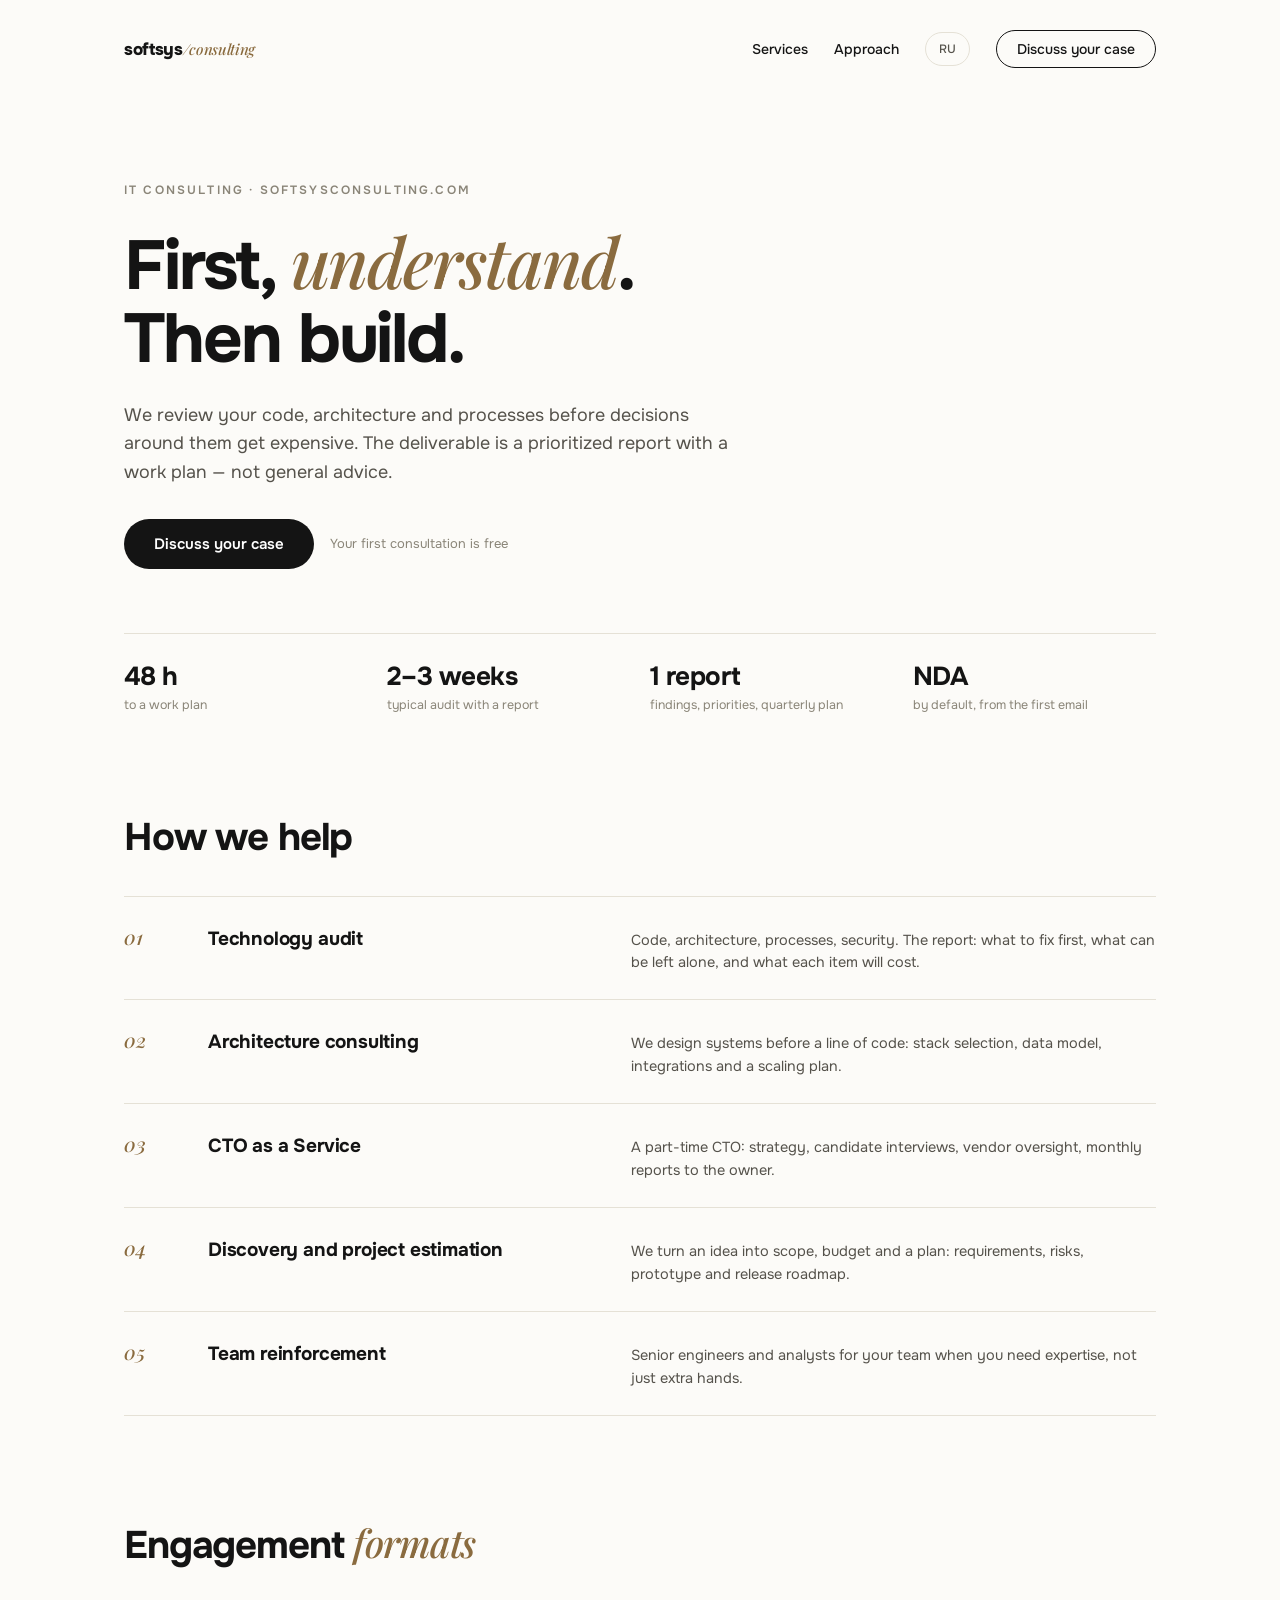
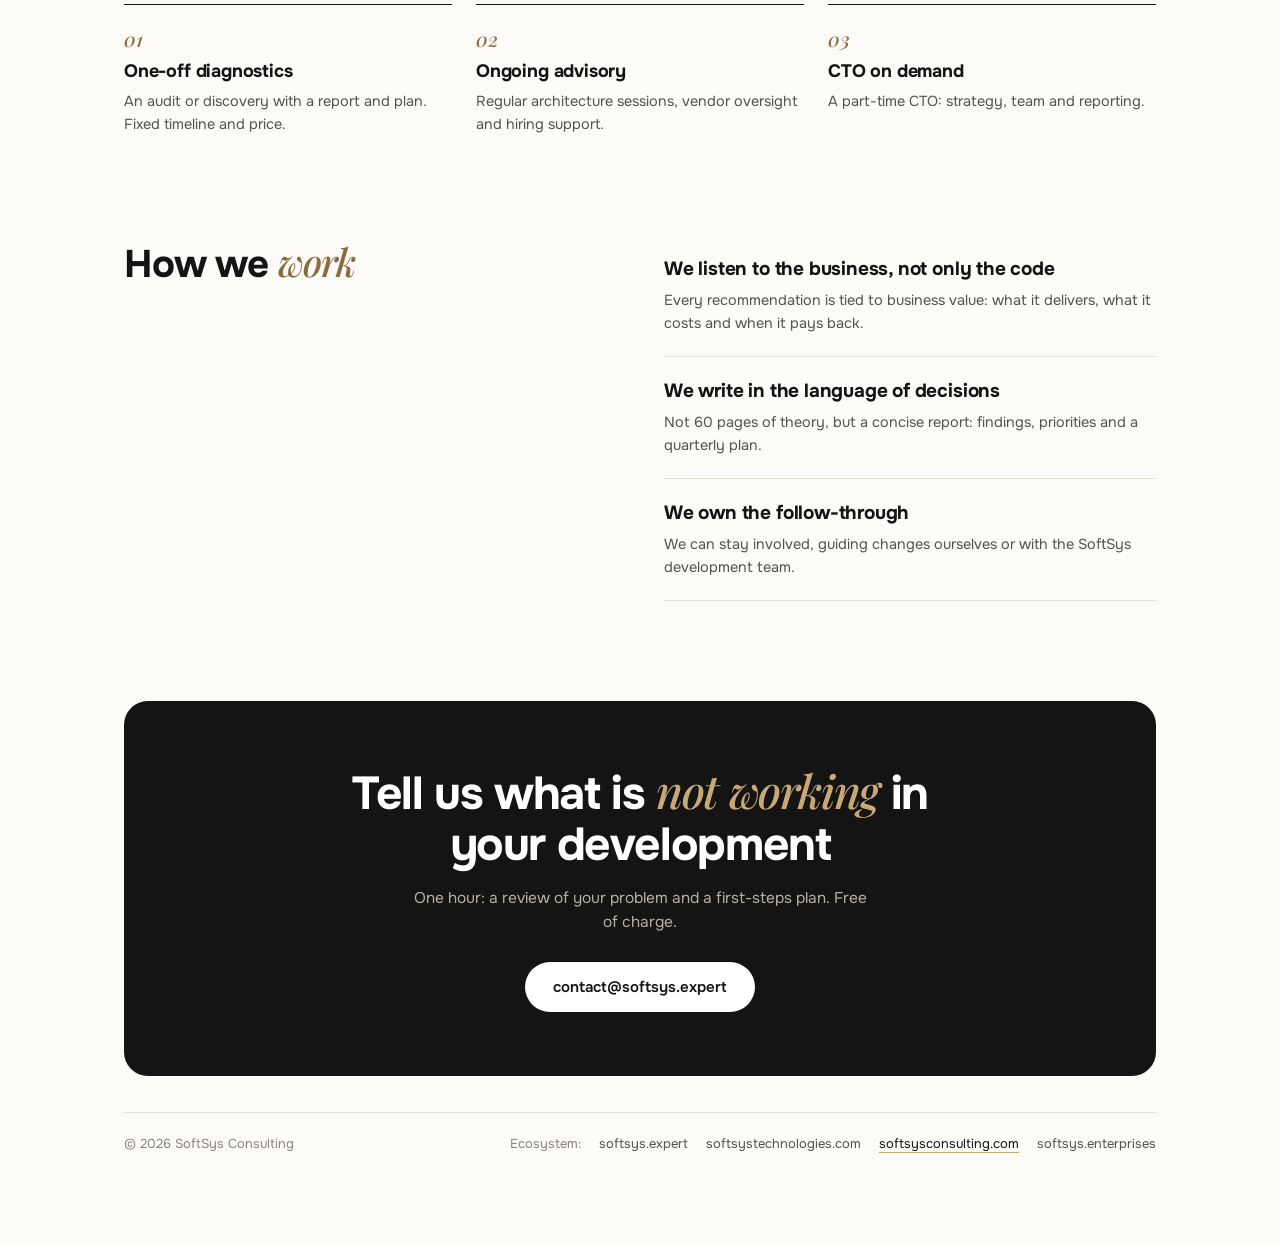
==== commit fe81c08d: "chore: rebuild from softsys-consulting-landing 2026-09-10" ====
--- a/en/index.html
+++ b/en/index.html
@@ -28,10 +28,10 @@
 <meta name="twitter:description" content="Technology audits, architecture consulting, CTO as a Service and project discovery. Make informed technology decisions and plan your next steps.">
 <meta name="twitter:image" content="https://softsysconsulting.com/og-image.png">
 <script type="application/ld+json">{"@context":"https://schema.org","@graph":[{"@type":"Organization","@id":"https://softsysconsulting.com/#organization","name":"SoftSys Consulting","url":"https://softsysconsulting.com/","email":"contact@softsys.expert"},{"@type":"WebSite","@id":"https://softsysconsulting.com/#website","name":"SoftSys Consulting","url":"https://softsysconsulting.com/","inLanguage":["ru","en"],"publisher":{"@id":"https://softsysconsulting.com/#organization"}},{"@type":"WebPage","@id":"https://softsysconsulting.com/en/","url":"https://softsysconsulting.com/en/","name":"IT consulting, audits & architecture — SoftSys Consulting","description":"Technology audits, architecture consulting, CTO as a Service and project discovery. Make informed technology decisions and plan your next steps.","inLanguage":"en","isPartOf":{"@id":"https://softsysconsulting.com/#website"},"about":{"@id":"https://softsysconsulting.com/#organization"}}]}</script><!--seo:end-->
-  <script type="module" crossorigin src="/assets/index-Ozfgfh1S.js"></script>
+  <script type="module" crossorigin src="/assets/index-D_0KCHmQ.js"></script>
   <link rel="stylesheet" crossorigin href="/assets/index-DhU2FG6l.css">
 </head>
 <body>
-<div id="app"><!--[--><header class="site-header"><nav class="nav shell" aria-label="Main navigation"><a class="brand" href="#top">softsys<span>/consulting</span></a><button class="menu-toggle" type="button" aria-expanded="false" aria-controls="primary-menu"><span class="sr-only">Menu</span><span></span><span></span></button><div id="primary-menu" class="nav-links"><a href="#services">Services</a><a href="#approach">Approach</a><a class="lang-link" href="../" hreflang="ru">RU</a><a class="nav-cta" href="#contact">Discuss your case</a></div></nav></header><main id="top"><section class="hero shell"><p class="eyebrow">IT CONSULTING · SOFTSYSCONSULTING.COM</p><h1>First, <em>understand</em>.<br>Then build.</h1><p class="lead">SoftSys Consulting helps you make sound technology decisions before they become expensive: audits, architecture, development strategy and team reinforcement.</p><div class="hero-actions"><a class="button dark" href="#contact">Discuss your case</a><span>Your first consultation is free</span></div><div class="stats"><div><b>48 h</b><small>to a work plan</small></div><div><b>2–3 weeks</b><small>typical audit with a report</small></div><div><b>1 report</b><small>findings, priorities, quarterly plan</small></div><div><b>NDA</b><small>by default, from the first email</small></div></div></section><section id="services" class="shell section"><h2>How we help</h2><div class="service-list"><!--[--><article class="service"><em>01</em><h3>Technology audit</h3><p>Code, architecture, processes and security: what holds growth back and what to fix first. A prioritized report in 2–3 weeks.</p></article><article class="service"><em>02</em><h3>Architecture consulting</h3><p>We design systems before a line of code: stack selection, data model, integrations and a scaling plan.</p></article><article class="service"><em>03</em><h3>CTO as a Service</h3><p>A part-time CTO: strategy, hiring, vendor oversight and transparent owner reporting.</p></article><article class="service"><em>04</em><h3>Discovery and project estimation</h3><p>We turn an idea into scope, budget and a plan: requirements, risks, prototype and release roadmap.</p></article><article class="service"><em>05</em><h3>Team reinforcement</h3><p>Senior engineers and analysts for your team when you need expertise, not just extra hands.</p></article><!--]--></div></section><section class="shell section"><h2>Engagement <em>formats</em></h2><div class="format-grid"><!--[--><article><em>01</em><h3>One-off diagnostics</h3><p>An audit or discovery with a report and plan. Fixed timeline and price.</p></article><article><em>02</em><h3>Ongoing advisory</h3><p>Regular architecture sessions, vendor oversight and hiring support.</p></article><article><em>03</em><h3>CTO on demand</h3><p>A part-time CTO: strategy, team and reporting.</p></article><!--]--></div></section><section id="approach" class="shell section approach"><h2>How we <em>work</em></h2><div><!--[--><article class="approach-item"><h3>We listen to the business, not only the code</h3><p>Every recommendation is tied to business value: what it delivers, what it costs and when it pays back.</p></article><article class="approach-item"><h3>We write in the language of decisions</h3><p>Not 60 pages of theory, but a concise report: findings, priorities and a quarterly plan.</p></article><article class="approach-item"><h3>We own the follow-through</h3><p>We can stay involved, guiding changes ourselves or with the SoftSys development team.</p></article><!--]--></div></section><section id="contact" class="shell contact"><div class="contact-box"><h2>Tell us what is <em>not working</em> in your development</h2><p>One hour of conversation gives you an outside view of the problem and a first-steps plan.</p><a class="button mail" href="mailto:contact@softsys.expert">contact@softsys.expert</a></div><footer><span>© 2026 SoftSys Consulting</span><div><span>Ecosystem:</span><a href="https://softsys.expert">softsys.expert</a><a href="https://softsystechnologies.com">softsystechnologies.com</a><span class="current">softsysconsulting.com</span><a href="https://softsys.enterprises">softsys.enterprises</a></div></footer></section></main><!--]--></div>
+<div id="app"><!--[--><header class="site-header"><nav class="nav shell" aria-label="Main navigation"><a class="brand" href="#top">softsys<span>/consulting</span></a><button class="menu-toggle" type="button" aria-expanded="false" aria-controls="primary-menu"><span class="sr-only">Menu</span><span></span><span></span></button><div id="primary-menu" class="nav-links"><a href="#services">Services</a><a href="#approach">Approach</a><a class="lang-link" href="../" hreflang="ru">RU</a><a class="nav-cta" href="#contact">Discuss your case</a></div></nav></header><main id="top"><section class="hero shell"><p class="eyebrow">IT CONSULTING · SOFTSYSCONSULTING.COM</p><h1>First, <em>understand</em>.<br>Then build.</h1><p class="lead">We review your code, architecture and processes before decisions around them get expensive. The deliverable is a prioritized report with a work plan — not general advice.</p><div class="hero-actions"><a class="button dark" href="#contact">Discuss your case</a><span>Your first consultation is free</span></div><div class="stats"><div><b>48 h</b><small>to a work plan</small></div><div><b>2–3 weeks</b><small>typical audit with a report</small></div><div><b>1 report</b><small>findings, priorities, quarterly plan</small></div><div><b>NDA</b><small>by default, from the first email</small></div></div></section><section id="services" class="shell section"><h2>How we help</h2><div class="service-list"><!--[--><article class="service"><em>01</em><h3>Technology audit</h3><p>Code, architecture, processes, security. The report: what to fix first, what can be left alone, and what each item will cost.</p></article><article class="service"><em>02</em><h3>Architecture consulting</h3><p>We design systems before a line of code: stack selection, data model, integrations and a scaling plan.</p></article><article class="service"><em>03</em><h3>CTO as a Service</h3><p>A part-time CTO: strategy, candidate interviews, vendor oversight, monthly reports to the owner.</p></article><article class="service"><em>04</em><h3>Discovery and project estimation</h3><p>We turn an idea into scope, budget and a plan: requirements, risks, prototype and release roadmap.</p></article><article class="service"><em>05</em><h3>Team reinforcement</h3><p>Senior engineers and analysts for your team when you need expertise, not just extra hands.</p></article><!--]--></div></section><section class="shell section"><h2>Engagement <em>formats</em></h2><div class="format-grid"><!--[--><article><em>01</em><h3>One-off diagnostics</h3><p>An audit or discovery with a report and plan. Fixed timeline and price.</p></article><article><em>02</em><h3>Ongoing advisory</h3><p>Regular architecture sessions, vendor oversight and hiring support.</p></article><article><em>03</em><h3>CTO on demand</h3><p>A part-time CTO: strategy, team and reporting.</p></article><!--]--></div></section><section id="approach" class="shell section approach"><h2>How we <em>work</em></h2><div><!--[--><article class="approach-item"><h3>We listen to the business, not only the code</h3><p>Every recommendation is tied to business value: what it delivers, what it costs and when it pays back.</p></article><article class="approach-item"><h3>We write in the language of decisions</h3><p>Not 60 pages of theory, but a concise report: findings, priorities and a quarterly plan.</p></article><article class="approach-item"><h3>We own the follow-through</h3><p>We can stay involved, guiding changes ourselves or with the SoftSys development team.</p></article><!--]--></div></section><section id="contact" class="shell contact"><div class="contact-box"><h2>Tell us what is <em>not working</em> in your development</h2><p>One hour: a review of your problem and a first-steps plan. Free of charge.</p><a class="button mail" href="mailto:contact@softsys.expert">contact@softsys.expert</a></div><footer><span>© 2026 SoftSys Consulting</span><div><span>Ecosystem:</span><a href="https://softsys.expert">softsys.expert</a><a href="https://softsystechnologies.com">softsystechnologies.com</a><span class="current">softsysconsulting.com</span><a href="https://softsys.enterprises">softsys.enterprises</a></div></footer></section></main><!--]--></div>
 </body>
 </html>
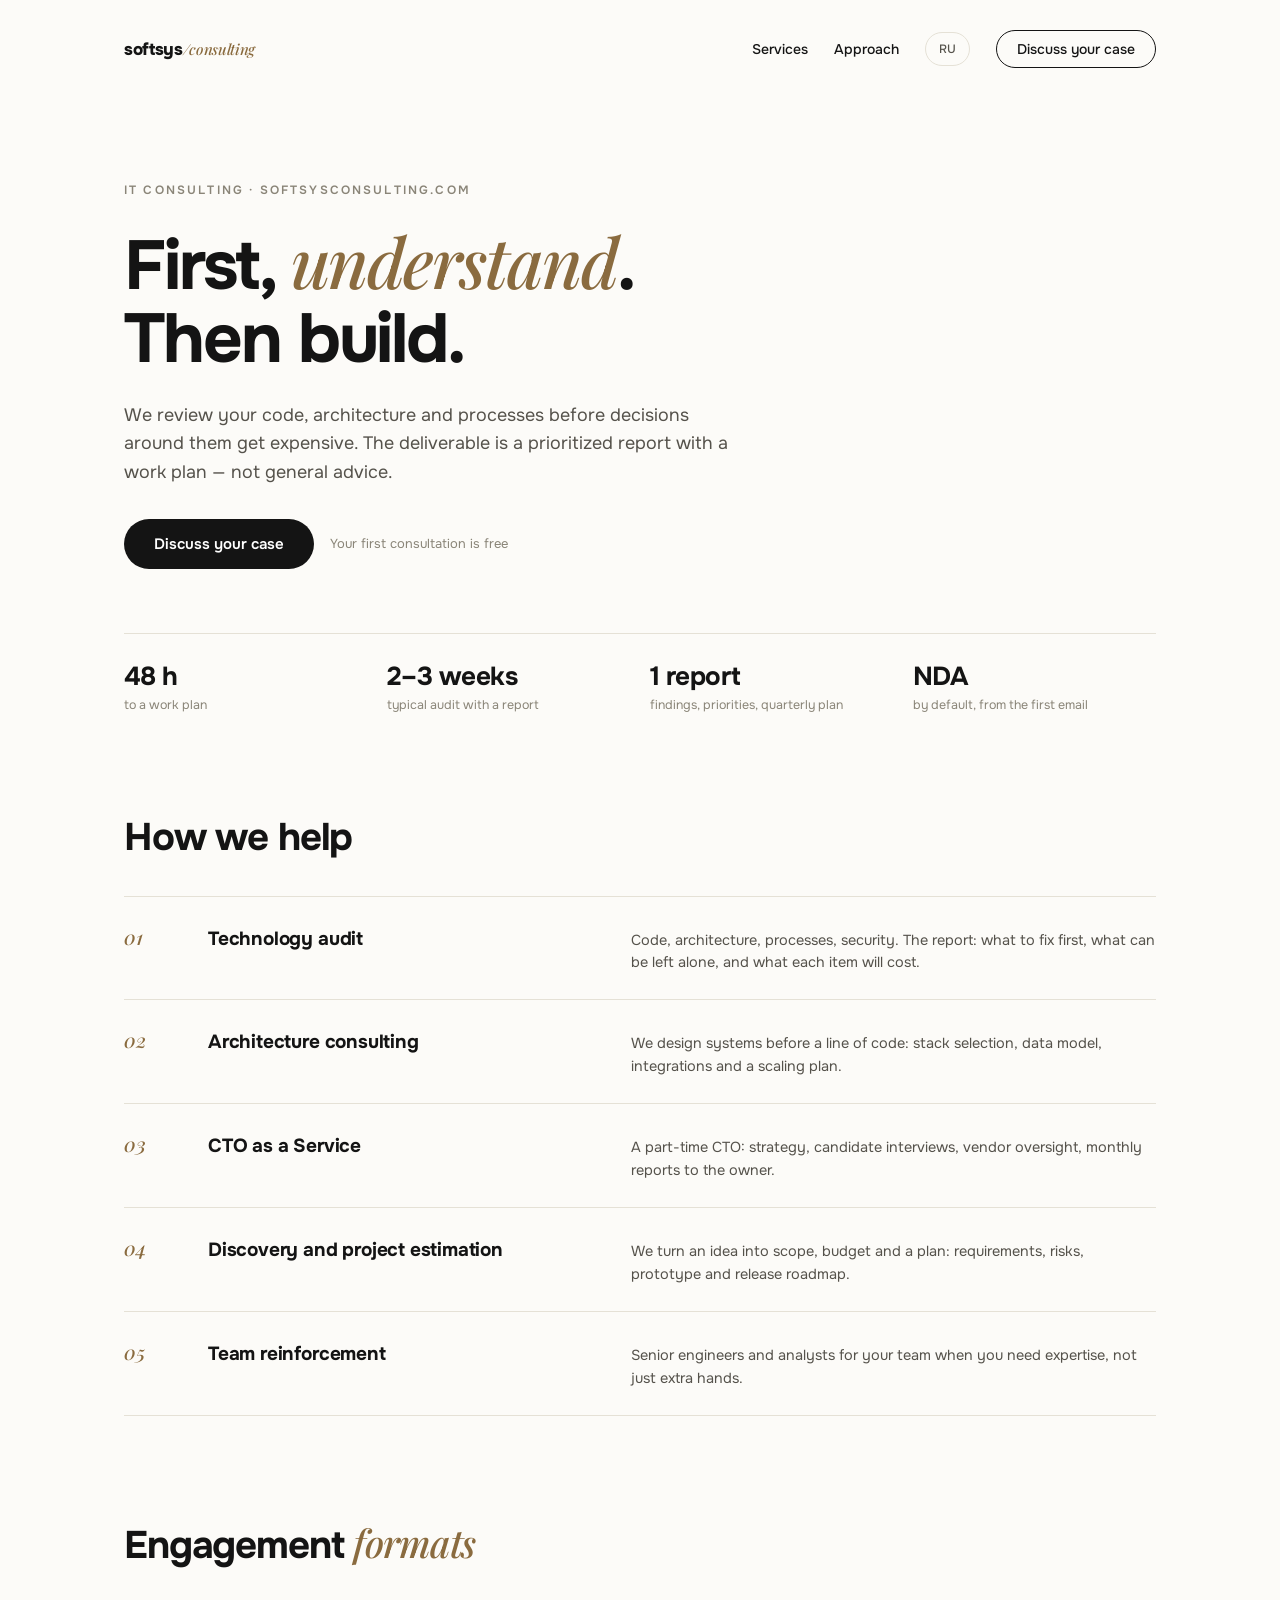
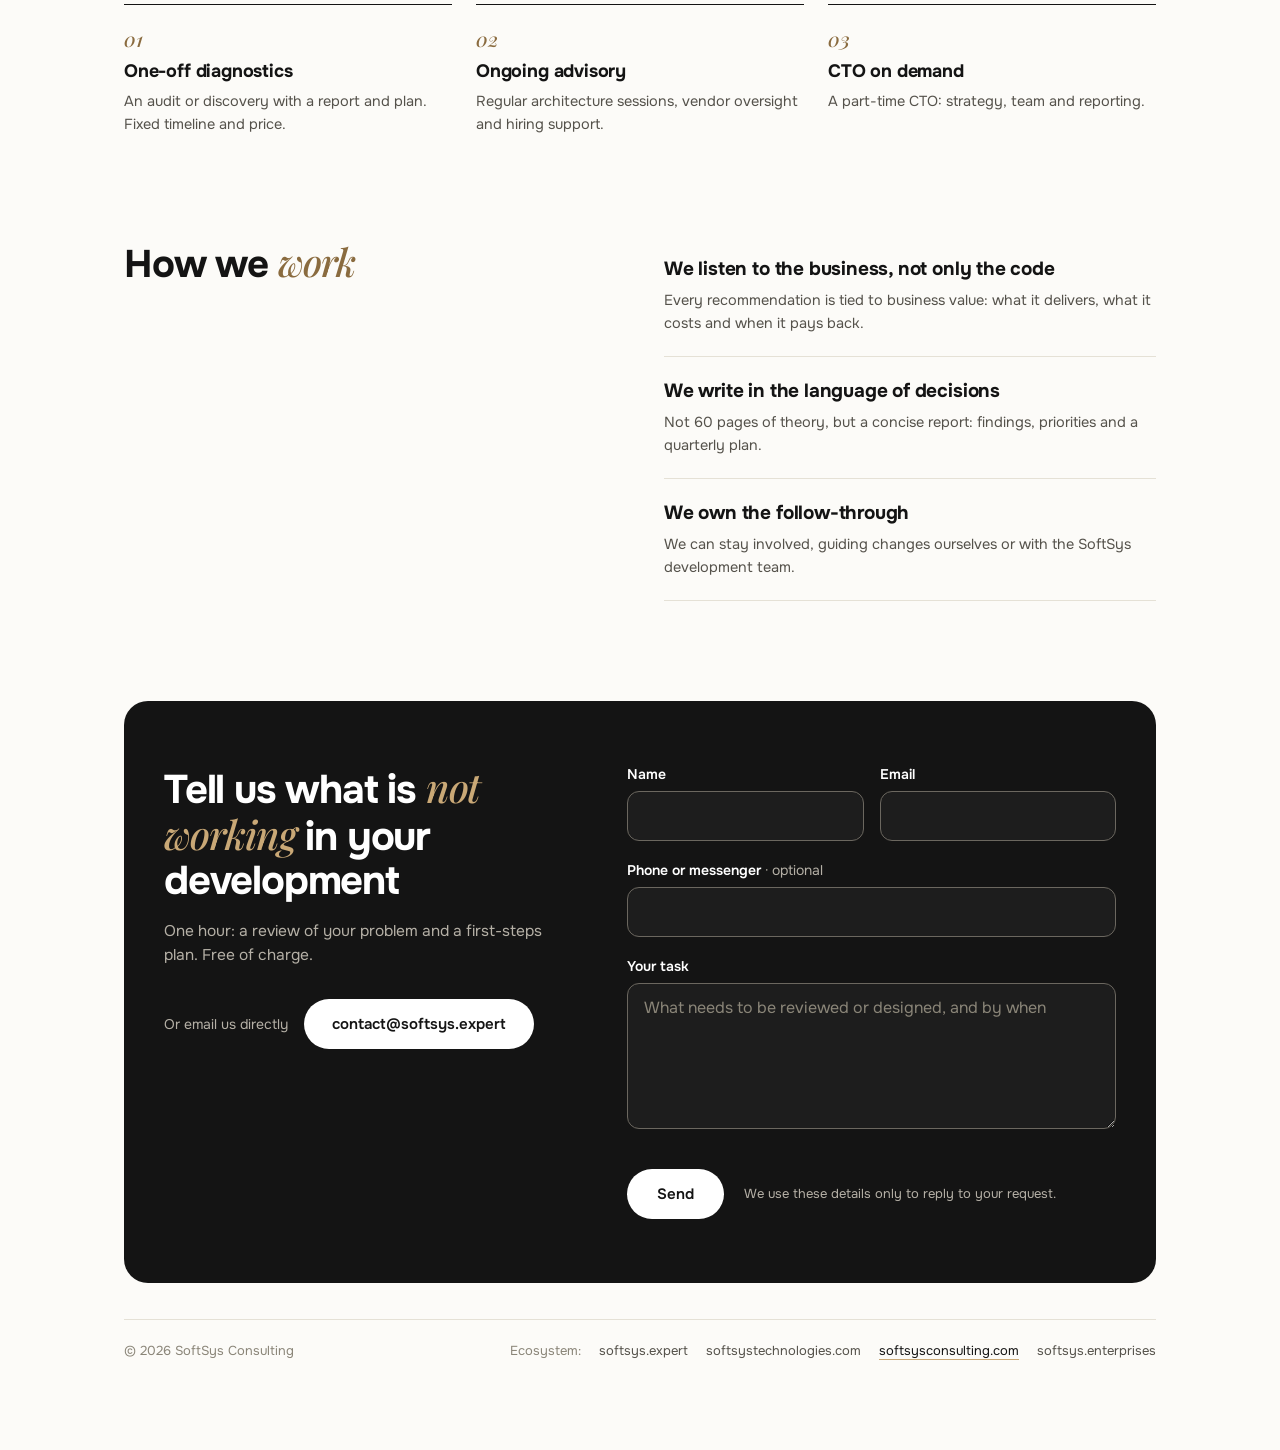
==== commit 110ea3df: "chore: rebuild from softsys-consulting-landing 3fd86d5 (contact form, web analytics)" ====
--- a/en/index.html
+++ b/en/index.html
@@ -28,10 +28,11 @@
 <meta name="twitter:description" content="Technology audits, architecture consulting, CTO as a Service and project discovery. Make informed technology decisions and plan your next steps.">
 <meta name="twitter:image" content="https://softsysconsulting.com/og-image.png">
 <script type="application/ld+json">{"@context":"https://schema.org","@graph":[{"@type":"Organization","@id":"https://softsysconsulting.com/#organization","name":"SoftSys Consulting","url":"https://softsysconsulting.com/","email":"contact@softsys.expert"},{"@type":"WebSite","@id":"https://softsysconsulting.com/#website","name":"SoftSys Consulting","url":"https://softsysconsulting.com/","inLanguage":["ru","en"],"publisher":{"@id":"https://softsysconsulting.com/#organization"}},{"@type":"WebPage","@id":"https://softsysconsulting.com/en/","url":"https://softsysconsulting.com/en/","name":"IT consulting, audits & architecture — SoftSys Consulting","description":"Technology audits, architecture consulting, CTO as a Service and project discovery. Make informed technology decisions and plan your next steps.","inLanguage":"en","isPartOf":{"@id":"https://softsysconsulting.com/#website"},"about":{"@id":"https://softsysconsulting.com/#organization"}}]}</script><!--seo:end-->
-  <script type="module" crossorigin src="/assets/index-D_0KCHmQ.js"></script>
-  <link rel="stylesheet" crossorigin href="/assets/index-DhU2FG6l.css">
+  <script type="module" crossorigin src="/assets/index-DFRkCaWv.js"></script>
+  <link rel="stylesheet" crossorigin href="/assets/index-C5NdQvPF.css">
 </head>
 <body>
-<div id="app"><!--[--><header class="site-header"><nav class="nav shell" aria-label="Main navigation"><a class="brand" href="#top">softsys<span>/consulting</span></a><button class="menu-toggle" type="button" aria-expanded="false" aria-controls="primary-menu"><span class="sr-only">Menu</span><span></span><span></span></button><div id="primary-menu" class="nav-links"><a href="#services">Services</a><a href="#approach">Approach</a><a class="lang-link" href="../" hreflang="ru">RU</a><a class="nav-cta" href="#contact">Discuss your case</a></div></nav></header><main id="top"><section class="hero shell"><p class="eyebrow">IT CONSULTING · SOFTSYSCONSULTING.COM</p><h1>First, <em>understand</em>.<br>Then build.</h1><p class="lead">We review your code, architecture and processes before decisions around them get expensive. The deliverable is a prioritized report with a work plan — not general advice.</p><div class="hero-actions"><a class="button dark" href="#contact">Discuss your case</a><span>Your first consultation is free</span></div><div class="stats"><div><b>48 h</b><small>to a work plan</small></div><div><b>2–3 weeks</b><small>typical audit with a report</small></div><div><b>1 report</b><small>findings, priorities, quarterly plan</small></div><div><b>NDA</b><small>by default, from the first email</small></div></div></section><section id="services" class="shell section"><h2>How we help</h2><div class="service-list"><!--[--><article class="service"><em>01</em><h3>Technology audit</h3><p>Code, architecture, processes, security. The report: what to fix first, what can be left alone, and what each item will cost.</p></article><article class="service"><em>02</em><h3>Architecture consulting</h3><p>We design systems before a line of code: stack selection, data model, integrations and a scaling plan.</p></article><article class="service"><em>03</em><h3>CTO as a Service</h3><p>A part-time CTO: strategy, candidate interviews, vendor oversight, monthly reports to the owner.</p></article><article class="service"><em>04</em><h3>Discovery and project estimation</h3><p>We turn an idea into scope, budget and a plan: requirements, risks, prototype and release roadmap.</p></article><article class="service"><em>05</em><h3>Team reinforcement</h3><p>Senior engineers and analysts for your team when you need expertise, not just extra hands.</p></article><!--]--></div></section><section class="shell section"><h2>Engagement <em>formats</em></h2><div class="format-grid"><!--[--><article><em>01</em><h3>One-off diagnostics</h3><p>An audit or discovery with a report and plan. Fixed timeline and price.</p></article><article><em>02</em><h3>Ongoing advisory</h3><p>Regular architecture sessions, vendor oversight and hiring support.</p></article><article><em>03</em><h3>CTO on demand</h3><p>A part-time CTO: strategy, team and reporting.</p></article><!--]--></div></section><section id="approach" class="shell section approach"><h2>How we <em>work</em></h2><div><!--[--><article class="approach-item"><h3>We listen to the business, not only the code</h3><p>Every recommendation is tied to business value: what it delivers, what it costs and when it pays back.</p></article><article class="approach-item"><h3>We write in the language of decisions</h3><p>Not 60 pages of theory, but a concise report: findings, priorities and a quarterly plan.</p></article><article class="approach-item"><h3>We own the follow-through</h3><p>We can stay involved, guiding changes ourselves or with the SoftSys development team.</p></article><!--]--></div></section><section id="contact" class="shell contact"><div class="contact-box"><h2>Tell us what is <em>not working</em> in your development</h2><p>One hour: a review of your problem and a first-steps plan. Free of charge.</p><a class="button mail" href="mailto:contact@softsys.expert">contact@softsys.expert</a></div><footer><span>© 2026 SoftSys Consulting</span><div><span>Ecosystem:</span><a href="https://softsys.expert">softsys.expert</a><a href="https://softsystechnologies.com">softsystechnologies.com</a><span class="current">softsysconsulting.com</span><a href="https://softsys.enterprises">softsys.enterprises</a></div></footer></section></main><!--]--></div>
+<div id="app"><!--[--><a class="skip-link" href="#top">Skip to content</a><header class="site-header"><nav class="nav shell" aria-label="Main navigation"><a class="brand" href="#top">softsys<span>/consulting</span></a><button class="menu-toggle" type="button" aria-expanded="false" aria-controls="primary-menu"><span class="sr-only">Menu</span><span></span><span></span></button><div id="primary-menu" class="nav-links"><a href="#services">Services</a><a href="#approach">Approach</a><a class="lang-link" href="../" hreflang="ru">RU</a><a class="nav-cta" href="#contact">Discuss your case</a></div></nav></header><main id="top"><section class="hero shell"><p class="eyebrow">IT CONSULTING · SOFTSYSCONSULTING.COM</p><h1>First, <em>understand</em>.<br>Then build.</h1><p class="lead">We review your code, architecture and processes before decisions around them get expensive. The deliverable is a prioritized report with a work plan — not general advice.</p><div class="hero-actions"><a class="button dark" href="#contact">Discuss your case</a><span>Your first consultation is free</span></div><div class="stats"><div><b>48 h</b><small>to a work plan</small></div><div><b>2–3 weeks</b><small>typical audit with a report</small></div><div><b>1 report</b><small>findings, priorities, quarterly plan</small></div><div><b>NDA</b><small>by default, from the first email</small></div></div></section><section id="services" class="shell section"><h2>How we help</h2><div class="service-list"><!--[--><article class="service"><em>01</em><h3>Technology audit</h3><p>Code, architecture, processes, security. The report: what to fix first, what can be left alone, and what each item will cost.</p></article><article class="service"><em>02</em><h3>Architecture consulting</h3><p>We design systems before a line of code: stack selection, data model, integrations and a scaling plan.</p></article><article class="service"><em>03</em><h3>CTO as a Service</h3><p>A part-time CTO: strategy, candidate interviews, vendor oversight, monthly reports to the owner.</p></article><article class="service"><em>04</em><h3>Discovery and project estimation</h3><p>We turn an idea into scope, budget and a plan: requirements, risks, prototype and release roadmap.</p></article><article class="service"><em>05</em><h3>Team reinforcement</h3><p>Senior engineers and analysts for your team when you need expertise, not just extra hands.</p></article><!--]--></div></section><section class="shell section"><h2>Engagement <em>formats</em></h2><div class="format-grid"><!--[--><article><em>01</em><h3>One-off diagnostics</h3><p>An audit or discovery with a report and plan. Fixed timeline and price.</p></article><article><em>02</em><h3>Ongoing advisory</h3><p>Regular architecture sessions, vendor oversight and hiring support.</p></article><article><em>03</em><h3>CTO on demand</h3><p>A part-time CTO: strategy, team and reporting.</p></article><!--]--></div></section><section id="approach" class="shell section approach"><h2>How we <em>work</em></h2><div><!--[--><article class="approach-item"><h3>We listen to the business, not only the code</h3><p>Every recommendation is tied to business value: what it delivers, what it costs and when it pays back.</p></article><article class="approach-item"><h3>We write in the language of decisions</h3><p>Not 60 pages of theory, but a concise report: findings, priorities and a quarterly plan.</p></article><article class="approach-item"><h3>We own the follow-through</h3><p>We can stay involved, guiding changes ourselves or with the SoftSys development team.</p></article><!--]--></div></section><section id="contact" class="shell contact"><div class="contact-box"><div class="contact-intro"><h2>Tell us what is <em>not working</em> in your development</h2><p>One hour: a review of your problem and a first-steps plan. Free of charge.</p><div class="contact-direct"><span>Or email us directly</span><a class="button mail" href="mailto:contact@softsys.expert">contact@softsys.expert</a></div></div><div class="contact-form-wrap" aria-live="polite"><!----><form class="contact-form" aria-label="Request form" style=""><div class="field"><label for="contact-name">Name</label><input id="contact-name" value="" name="name" type="text" autocomplete="name" maxlength="100" required></div><div class="field"><label for="contact-email">Email</label><input id="contact-email" value="" name="email" type="email" autocomplete="email" maxlength="200" required></div><div class="field wide"><label for="contact-phone">Phone or messenger <span class="optional">· optional</span></label><input id="contact-phone" value="" name="phone" type="text" autocomplete="tel" maxlength="60"></div><div class="field wide"><label for="contact-message">Your task</label><textarea id="contact-message" name="message" rows="5" minlength="2" maxlength="5000" placeholder="What needs to be reviewed or designed, and by when" required></textarea></div><div class="hp" aria-hidden="true"><label for="contact-website">Website</label><input id="contact-website" value="" name="website" type="text" tabindex="-1" autocomplete="off"></div><div class="captcha wide"></div><!----><div class="form-foot wide"><button class="button light" type="submit">Send</button><p class="form-consent">We use these details only to reply to your request.</p></div></form></div></div><footer><span>© 2026 SoftSys Consulting</span><div><span>Ecosystem:</span><a href="https://softsys.expert">softsys.expert</a><a href="https://softsystechnologies.com">softsystechnologies.com</a><span class="current">softsysconsulting.com</span><a href="https://softsys.enterprises">softsys.enterprises</a></div></footer></section></main><!--]--></div>
+<!-- Cloudflare Web Analytics --><script type="module" src="https://static.cloudflareinsights.com/beacon.min.js" data-cf-beacon='{"token": "9ca7557f84944e57822edd9fa3896dbc"}'></script><!-- End Cloudflare Web Analytics -->
 </body>
 </html>
--- a/assets/index-C5NdQvPF.css
+++ b/assets/index-C5NdQvPF.css
@@ -0,0 +1 @@
+@font-face{font-family:Onest Variable;font-style:normal;font-display:swap;font-weight:100 900;src:url(/assets/onest-cyrillic-ext-wght-normal-DOFToQv1.woff2)format("woff2-variations");unicode-range:U+460-52F,U+1C80-1C8A,U+20B4,U+2DE0-2DFF,U+A640-A69F,U+FE2E-FE2F}@font-face{font-family:Onest Variable;font-style:normal;font-display:swap;font-weight:100 900;src:url(/assets/onest-cyrillic-wght-normal-DayYxulF.woff2)format("woff2-variations");unicode-range:U+301,U+400-45F,U+490-491,U+4B0-4B1,U+2116}@font-face{font-family:Onest Variable;font-style:normal;font-display:swap;font-weight:100 900;src:url(/assets/onest-math-wght-normal-Bl4ZGkZl.woff2)format("woff2-variations");unicode-range:U+302-303,U+305,U+307-308,U+310,U+312,U+315,U+31A,U+326-327,U+32C,U+32F-330,U+332-333,U+338,U+33A,U+346,U+34D,U+391-3A1,U+3A3-3A9,U+3B1-3C9,U+3D1,U+3D5-3D6,U+3F0-3F1,U+3F4-3F5,U+2016-2017,U+2034-2038,U+203C,U+2040,U+2043,U+2047,U+2050,U+2057,U+205F,U+2070-2071,U+2074-208E,U+2090-209C,U+20D0-20DC,U+20E1,U+20E5-20EF,U+2100-2112,U+2114-2115,U+2117-2121,U+2123-214F,U+2190,U+2192,U+2194-21AE,U+21B0-21E5,U+21F1-21F2,U+21F4-2211,U+2213-2214,U+2216-22FF,U+2308-230B,U+2310,U+2319,U+231C-2321,U+2336-237A,U+237C,U+2395,U+239B-23B7,U+23D0,U+23DC-23E1,U+2474-2475,U+25AF,U+25B3,U+25B7,U+25BD,U+25C1,U+25CA,U+25CC,U+25FB,U+266D-266F,U+27C0-27FF,U+2900-2AFF,U+2B0E-2B11,U+2B30-2B4C,U+2BFE,U+3030,U+FF5B,U+FF5D,U+1D400-1D7FF,U+1EE??}@font-face{font-family:Onest Variable;font-style:normal;font-display:swap;font-weight:100 900;src:url(/assets/onest-symbols-wght-normal-DxQzqQfC.woff2)format("woff2-variations");unicode-range:U+1-C,U+E-1F,U+7F-9F,U+20DD-20E0,U+20E2-20E4,U+2150-218F,U+2190,U+2192,U+2194-2199,U+21AF,U+21E6-21F0,U+21F3,U+2218-2219,U+2299,U+22C4-22C6,U+2300-243F,U+2440-244A,U+2460-24FF,U+25A0-27BF,U+28??,U+2921-2922,U+2981,U+29BF,U+29EB,U+2B??,U+4DC0-4DFF,U+FFF9-FFFB,U+10140-1018E,U+10190-1019C,U+101A0,U+101D0-101FD,U+102E0-102FB,U+10E60-10E7E,U+1D2C0-1D2D3,U+1D2E0-1D37F,U+1F0??,U+1F100-1F1AD,U+1F1E6-1F1FF,U+1F30D-1F30F,U+1F315,U+1F31C,U+1F31E,U+1F320-1F32C,U+1F336,U+1F378,U+1F37D,U+1F382,U+1F393-1F39F,U+1F3A7-1F3A8,U+1F3AC-1F3AF,U+1F3C2,U+1F3C4-1F3C6,U+1F3CA-1F3CE,U+1F3D4-1F3E0,U+1F3ED,U+1F3F1-1F3F3,U+1F3F5-1F3F7,U+1F408,U+1F415,U+1F41F,U+1F426,U+1F43F,U+1F441-1F442,U+1F444,U+1F446-1F449,U+1F44C-1F44E,U+1F453,U+1F46A,U+1F47D,U+1F4A3,U+1F4B0,U+1F4B3,U+1F4B9,U+1F4BB,U+1F4BF,U+1F4C8-1F4CB,U+1F4D6,U+1F4DA,U+1F4DF,U+1F4E3-1F4E6,U+1F4EA-1F4ED,U+1F4F7,U+1F4F9-1F4FB,U+1F4FD-1F4FE,U+1F503,U+1F507-1F50B,U+1F50D,U+1F512-1F513,U+1F53E-1F54A,U+1F54F-1F5FA,U+1F610,U+1F650-1F67F,U+1F687,U+1F68D,U+1F691,U+1F694,U+1F698,U+1F6AD,U+1F6B2,U+1F6B9-1F6BA,U+1F6BC,U+1F6C6-1F6CF,U+1F6D3-1F6D7,U+1F6E0-1F6EA,U+1F6F0-1F6F3,U+1F6F7-1F6FC,U+1F7??,U+1F800-1F80B,U+1F810-1F847,U+1F850-1F859,U+1F860-1F887,U+1F890-1F8AD,U+1F8B0-1F8BB,U+1F8C0-1F8C1,U+1F900-1F90B,U+1F93B,U+1F946,U+1F984,U+1F996,U+1F9E9,U+1FA00-1FA6F,U+1FA70-1FA7C,U+1FA80-1FA89,U+1FA8F-1FAC6,U+1FACE-1FADC,U+1FADF-1FAE9,U+1FAF0-1FAF8,U+1FB??}@font-face{font-family:Onest Variable;font-style:normal;font-display:swap;font-weight:100 900;src:url(/assets/onest-vietnamese-wght-normal-BBxOatbv.woff2)format("woff2-variations");unicode-range:U+102-103,U+110-111,U+128-129,U+168-169,U+1A0-1A1,U+1AF-1B0,U+300-301,U+303-304,U+308-309,U+323,U+329,U+1EA0-1EF9,U+20AB}@font-face{font-family:Onest Variable;font-style:normal;font-display:swap;font-weight:100 900;src:url(/assets/onest-latin-ext-wght-normal-QAhDxQuo.woff2)format("woff2-variations");unicode-range:U+100-2BA,U+2BD-2C5,U+2C7-2CC,U+2CE-2D7,U+2DD-2FF,U+304,U+308,U+329,U+1D00-1DBF,U+1E00-1E9F,U+1EF2-1EFF,U+2020,U+20A0-20AB,U+20AD-20C0,U+2113,U+2C60-2C7F,U+A720-A7FF}@font-face{font-family:Onest Variable;font-style:normal;font-display:swap;font-weight:100 900;src:url(/assets/onest-latin-wght-normal-Dun_Rd-l.woff2)format("woff2-variations");unicode-range:U+??,U+131,U+152-153,U+2BB-2BC,U+2C6,U+2DA,U+2DC,U+304,U+308,U+329,U+2000-206F,U+20AC,U+2122,U+2191,U+2193,U+2212,U+2215,U+FEFF,U+FFFD}@font-face{font-family:Playfair Display Variable;font-style:normal;font-display:swap;font-weight:400 900;src:url(/assets/playfair-display-cyrillic-wght-normal-5WvUvBgz.woff2)format("woff2-variations");unicode-range:U+301,U+400-45F,U+490-491,U+4B0-4B1,U+2116}@font-face{font-family:Playfair Display Variable;font-style:normal;font-display:swap;font-weight:400 900;src:url(/assets/playfair-display-vietnamese-wght-normal-Cabi7G8-.woff2)format("woff2-variations");unicode-range:U+102-103,U+110-111,U+128-129,U+168-169,U+1A0-1A1,U+1AF-1B0,U+300-301,U+303-304,U+308-309,U+323,U+329,U+1EA0-1EF9,U+20AB}@font-face{font-family:Playfair Display Variable;font-style:normal;font-display:swap;font-weight:400 900;src:url(/assets/playfair-display-latin-ext-wght-normal-CT1r92Rl.woff2)format("woff2-variations");unicode-range:U+100-2BA,U+2BD-2C5,U+2C7-2CC,U+2CE-2D7,U+2DD-2FF,U+304,U+308,U+329,U+1D00-1DBF,U+1E00-1E9F,U+1EF2-1EFF,U+2020,U+20A0-20AB,U+20AD-20C0,U+2113,U+2C60-2C7F,U+A720-A7FF}@font-face{font-family:Playfair Display Variable;font-style:normal;font-display:swap;font-weight:400 900;src:url(/assets/playfair-display-latin-wght-normal-BOwq7MWX.woff2)format("woff2-variations");unicode-range:U+??,U+131,U+152-153,U+2BB-2BC,U+2C6,U+2DA,U+2DC,U+304,U+308,U+329,U+2000-206F,U+20AC,U+2122,U+2191,U+2193,U+2212,U+2215,U+FEFF,U+FFFD}@font-face{font-family:Playfair Display Variable;font-style:italic;font-display:swap;font-weight:400 900;src:url(/assets/playfair-display-cyrillic-wght-italic-D5dBZ3aJ.woff2)format("woff2-variations");unicode-range:U+301,U+400-45F,U+490-491,U+4B0-4B1,U+2116}@font-face{font-family:Playfair Display Variable;font-style:italic;font-display:swap;font-weight:400 900;src:url(/assets/playfair-display-vietnamese-wght-italic-DUEcMSM3.woff2)format("woff2-variations");unicode-range:U+102-103,U+110-111,U+128-129,U+168-169,U+1A0-1A1,U+1AF-1B0,U+300-301,U+303-304,U+308-309,U+323,U+329,U+1EA0-1EF9,U+20AB}@font-face{font-family:Playfair Display Variable;font-style:italic;font-display:swap;font-weight:400 900;src:url(/assets/playfair-display-latin-ext-wght-italic-ze_cPdSg.woff2)format("woff2-variations");unicode-range:U+100-2BA,U+2BD-2C5,U+2C7-2CC,U+2CE-2D7,U+2DD-2FF,U+304,U+308,U+329,U+1D00-1DBF,U+1E00-1E9F,U+1EF2-1EFF,U+2020,U+20A0-20AB,U+20AD-20C0,U+2113,U+2C60-2C7F,U+A720-A7FF}@font-face{font-family:Playfair Display Variable;font-style:italic;font-display:swap;font-weight:400 900;src:url(/assets/playfair-display-latin-wght-italic-DmbndNpe.woff2)format("woff2-variations");unicode-range:U+??,U+131,U+152-153,U+2BB-2BC,U+2C6,U+2DA,U+2DC,U+304,U+308,U+329,U+2000-206F,U+20AC,U+2122,U+2191,U+2193,U+2212,U+2215,U+FEFF,U+FFFD}:root{color:#141414;font-synthesis:none;background:#fcfbf8;font-family:Onest Variable,Arial,sans-serif}*{box-sizing:border-box}html{scroll-behavior:smooth}body{min-width:320px;margin:0}a{color:inherit;text-decoration:none}a:hover{color:#8a6b3f}a:focus-visible{outline-offset:4px;outline:3px solid #8a6b3f}button:focus-visible{outline-offset:4px;outline:3px solid #8a6b3f}.shell{width:min(1080px,100%);margin-inline-start:auto;margin-inline-end:auto;padding-inline-start:24px;padding-inline-end:24px}.site-header{padding:30px 0}.nav{justify-content:space-between;align-items:center;gap:20px;display:flex}.brand{letter-spacing:-.02em;font-size:17px;font-weight:800}.brand span,h1 em,h2 em,.service>em,.format-grid em{color:#8a6b3f;font-family:Playfair Display Variable,Georgia,serif;font-style:italic;font-weight:500}.brand span{font-size:15px}.nav-links{align-items:center;gap:26px;font-size:14px;font-weight:500;display:flex}.lang-link{color:#55524b;border:1px solid #e5e1d6;border-radius:99px;padding:8px 13px;font-size:12px}.nav-cta{white-space:nowrap;border:1.5px solid #141414;border-radius:99px;padding:9px 20px}.nav-cta:hover{color:#fff;background:#141414}.menu-toggle{display:none}.hero{padding-top:84px}.eyebrow{color:#8a8578;letter-spacing:.18em;margin:0;font-size:12px;font-weight:600}.hero h1{letter-spacing:-.03em;max-width:20ch;margin:26px 0 0;font-size:clamp(40px,5.4vw,72px);line-height:1.06}.hero h1 em{font-style:italic}.lead{color:#55524b;max-width:52ch;margin:24px 0 0;font-size:clamp(15px,1.4vw,18px);line-height:1.6}.hero-actions{flex-wrap:wrap;align-items:center;gap:16px;margin-top:32px;display:flex}.button{font-size:15px;font-weight:600;display:inline-block}.button.dark{color:#fff;background:#141414;border-radius:99px;padding:15px 30px}.button.dark:hover{background:#8a6b3f}.hero-actions span{color:#8a8578;font-size:13px}.stats{border-top:1px solid #e5e1d6;grid-template-columns:repeat(4,1fr);gap:20px;margin-top:64px;padding-top:26px;display:grid}.stats b{letter-spacing:-.02em;font-size:26px;display:block}.stats small{color:#8a8578;margin-top:4px;font-size:12.5px;display:block}.section{padding-top:100px;scroll-margin-top:24px}h2{letter-spacing:-.03em;margin:0;font-size:clamp(28px,3vw,42px)}h2 em{font-style:italic}.service-list{border-top:1px solid #e5e1d6;margin-top:34px}.service{border-bottom:1px solid #e5e1d6;grid-template-columns:64px 1fr 1.3fr;align-items:baseline;gap:20px;padding:26px 0;display:grid}.service:hover{background:#f7f4ec}.service>em,.format-grid em{font-size:20px}.service h3,.format-grid h3,.approach-item h3{letter-spacing:-.01em;margin:0;font-size:19px}.service p,.format-grid p,.approach-item p{color:#55524b;margin:0;font-size:14.5px;line-height:1.55}.format-grid{grid-template-columns:repeat(3,1fr);gap:24px;margin-top:34px;display:grid}.format-grid article{border-top:1.5px solid #141414;padding-top:20px}.format-grid h3{margin-top:8px;font-size:18px}.format-grid p{margin-top:8px}.approach{grid-template-columns:1fr 1fr;align-items:start;gap:48px;display:grid}.approach>h2{position:sticky;top:30px}.approach-item{border-bottom:1px solid #e5e1d6;padding:22px 0}.approach-item p{margin-top:8px}.contact{padding-top:100px;padding-bottom:90px;scroll-margin-top:24px}.contact-box{color:#fff;text-align:center;background:#141414;border-radius:24px;padding:64px 40px}.contact-box h2{max-width:22ch;margin:auto;font-size:clamp(28px,3.6vw,48px);line-height:1.1}.contact-box h2 em{color:#c9a876}.contact-box p{color:#b5b0a6;max-width:46ch;margin:16px auto 0;font-size:15.5px;line-height:1.55}.mail{color:#141414;overflow-wrap:anywhere;background:#fff;border-radius:99px;margin-top:28px;padding:15px 28px}.mail:hover{color:#141414;background:#c9a876}footer{color:#8a8578;border-top:1px solid #e5e1d6;flex-wrap:wrap;justify-content:space-between;gap:18px;margin-top:36px;padding-top:22px;font-size:13px;display:flex}footer div{flex-wrap:wrap;gap:18px;display:flex}footer a{color:#55524b}.current{color:#141414;border-bottom:1px solid #c9a876}@media (max-width:700px){.site-header{padding:18px 0}.menu-toggle{background:0 0;border:1px solid #e5e1d6;border-radius:50%;gap:5px;width:42px;height:42px;padding:11px;display:grid}.menu-toggle span:not(.sr-only){background:#141414;height:1px;display:block}.nav-links{z-index:2;background:#fcfbf8;border:1px solid #e5e1d6;border-radius:14px;flex-direction:column;align-items:stretch;padding:16px;display:none;position:absolute;top:70px;left:16px;right:16px;box-shadow:0 14px 35px #14141418}.nav-links.open{display:flex}.nav-links a{padding:8px}.nav-cta,.lang-link{text-align:center}.hero{padding-top:56px}.stats{grid-template-columns:repeat(2,1fr);gap:24px 16px;margin-top:48px}.section{padding-top:72px}.service{grid-template-columns:42px 1fr;gap:10px}.service p{grid-column:2}.format-grid,.approach{grid-template-columns:1fr;gap:28px}.approach>h2{position:static}.contact{padding-top:72px;padding-bottom:48px}.contact-box{padding:44px 20px}footer div{gap:10px 14px}}@media (max-width:380px){.shell{padding-inline-start:16px;padding-inline-end:16px}.hero h1{font-size:38px}.stats b{font-size:23px}}@media (prefers-reduced-motion:reduce){html{scroll-behavior:auto}*{transition:none!important;animation:none!important}}.sr-only{clip:rect(0,0,0,0);white-space:nowrap;border:0;width:1px;height:1px;margin:-1px;padding:0;position:absolute;overflow:hidden}@media (max-width:700px){body{overflow-x:hidden}.menu-toggle{z-index:3;flex:none;width:44px;height:44px;position:relative}.menu-toggle span:not(.sr-only){width:18px;height:2px;margin-top:-1px;margin-left:-9px;transition:transform .22s;position:absolute;top:50%;left:50%}.menu-toggle span:nth-of-type(2){transform:translateY(-4px)}.menu-toggle span:nth-of-type(3){transform:translateY(4px)}.menu-toggle[aria-expanded=true] span:nth-of-type(2){transform:rotate(45deg)}.menu-toggle[aria-expanded=true] span:nth-of-type(3){transform:rotate(-45deg)}.nav-links{visibility:hidden;opacity:0;pointer-events:none;transition:visibility 0s linear .22s,opacity .22s,transform .22s;display:flex;transform:translateY(-8px)scale(.98)}.nav-links.open{visibility:visible;opacity:1;pointer-events:auto;transition-delay:0s;transform:none}.nav-links a{opacity:0;min-height:44px;transition:opacity .18s,transform .18s;transform:translateY(-5px)}.nav-links.open a{opacity:1;transform:none}.nav-links.open a:first-child{transition-delay:40ms}.nav-links.open a:nth-child(2){transition-delay:70ms}.nav-links.open a:nth-child(3){transition-delay:.1s}.nav-links.open a:nth-child(4){transition-delay:.13s}}.skip-link{z-index:10;color:#fff;background:#141414;border-radius:8px;padding:10px 16px;font-size:14px;transition:top .18s;position:absolute;top:-48px;left:16px}.skip-link:focus{top:12px}button.button{cursor:pointer;border:0;font-family:inherit}.button.light{color:#141414;background:#fff;border-radius:99px;padding:15px 30px}.button.light:hover{color:#141414;background:#c9a876}.button.outline{color:#fff;background:0 0;border:1.5px solid #fff;border-radius:99px;padding:13px 26px}.button.outline:hover{color:#141414;background:#fff}.contact-box{text-align:left;grid-template-columns:minmax(0,5fr) minmax(0,6fr);align-items:start;gap:56px;display:grid}.contact-intro h2{margin:0;font-size:clamp(28px,3.2vw,40px)}.contact-intro p{margin:16px 0 0}.contact-direct{flex-wrap:wrap;align-items:center;gap:12px 16px;margin-top:32px;display:flex}.contact-direct span{color:#b5b0a6;font-size:14px}.contact-direct .mail{margin-top:0}.contact-box a:focus-visible{outline-color:#c9a876}.contact-box button:focus-visible{outline-color:#c9a876}.contact-form{grid-template-columns:1fr 1fr;gap:20px 16px;display:grid}.contact-form .wide{grid-column:1/-1}.contact-form label{margin-bottom:8px;font-size:14px;font-weight:600;display:block}.contact-form .optional{color:#b5b0a6;font-weight:400}.contact-form input,.contact-form textarea{color:#fff;background:#ffffff0a;border:1px solid #6b675f;border-radius:12px;width:100%;padding:12px 16px;font-family:inherit;font-size:16px;line-height:1.5;transition:border-color .15s,background-color .15s;display:block}.contact-form textarea{resize:vertical;min-height:132px}.contact-form input::placeholder,.contact-form textarea::placeholder{color:#8a8578;opacity:1}.contact-form input:hover,.contact-form textarea:hover{border-color:#b5b0a6}.contact-form input:focus-visible{outline-offset:1px;background:#ffffff12;border-color:#c9a876;outline:2px solid #c9a876}.contact-form textarea:focus-visible{outline-offset:1px;background:#ffffff12;border-color:#c9a876;outline:2px solid #c9a876}.hp{width:1px;height:1px;position:absolute;left:-10000px;overflow:hidden}.form-foot{flex-wrap:wrap;align-items:center;gap:12px 20px;display:flex}.form-foot .button:disabled,.form-foot .button:disabled:hover{opacity:.7;cursor:progress;background:#fff}.contact-box .form-consent{color:#b5b0a6;flex:220px;max-width:none;margin:0;font-size:13px;line-height:1.45}.contact-box .form-error{color:#fff;border:1px solid #ff8a80;border-radius:12px;max-width:none;margin:0;padding:12px 16px;font-size:15px;line-height:1.5}.form-error a{color:#fff;overflow-wrap:anywhere;text-decoration:underline}.form-error a:hover{color:#c9a876}.form-done{border:1px solid #6b675f;border-radius:16px;padding:32px}.contact-box .form-done p{max-width:none;margin:0 0 20px}.contact-box .form-done .form-done-title{color:#fff;margin-bottom:8px;font-size:22px;font-weight:600}@media (max-width:900px){.contact-box{grid-template-columns:1fr;gap:40px}}@media (max-width:700px){.contact-form{grid-template-columns:1fr}.form-done{padding:24px}}
